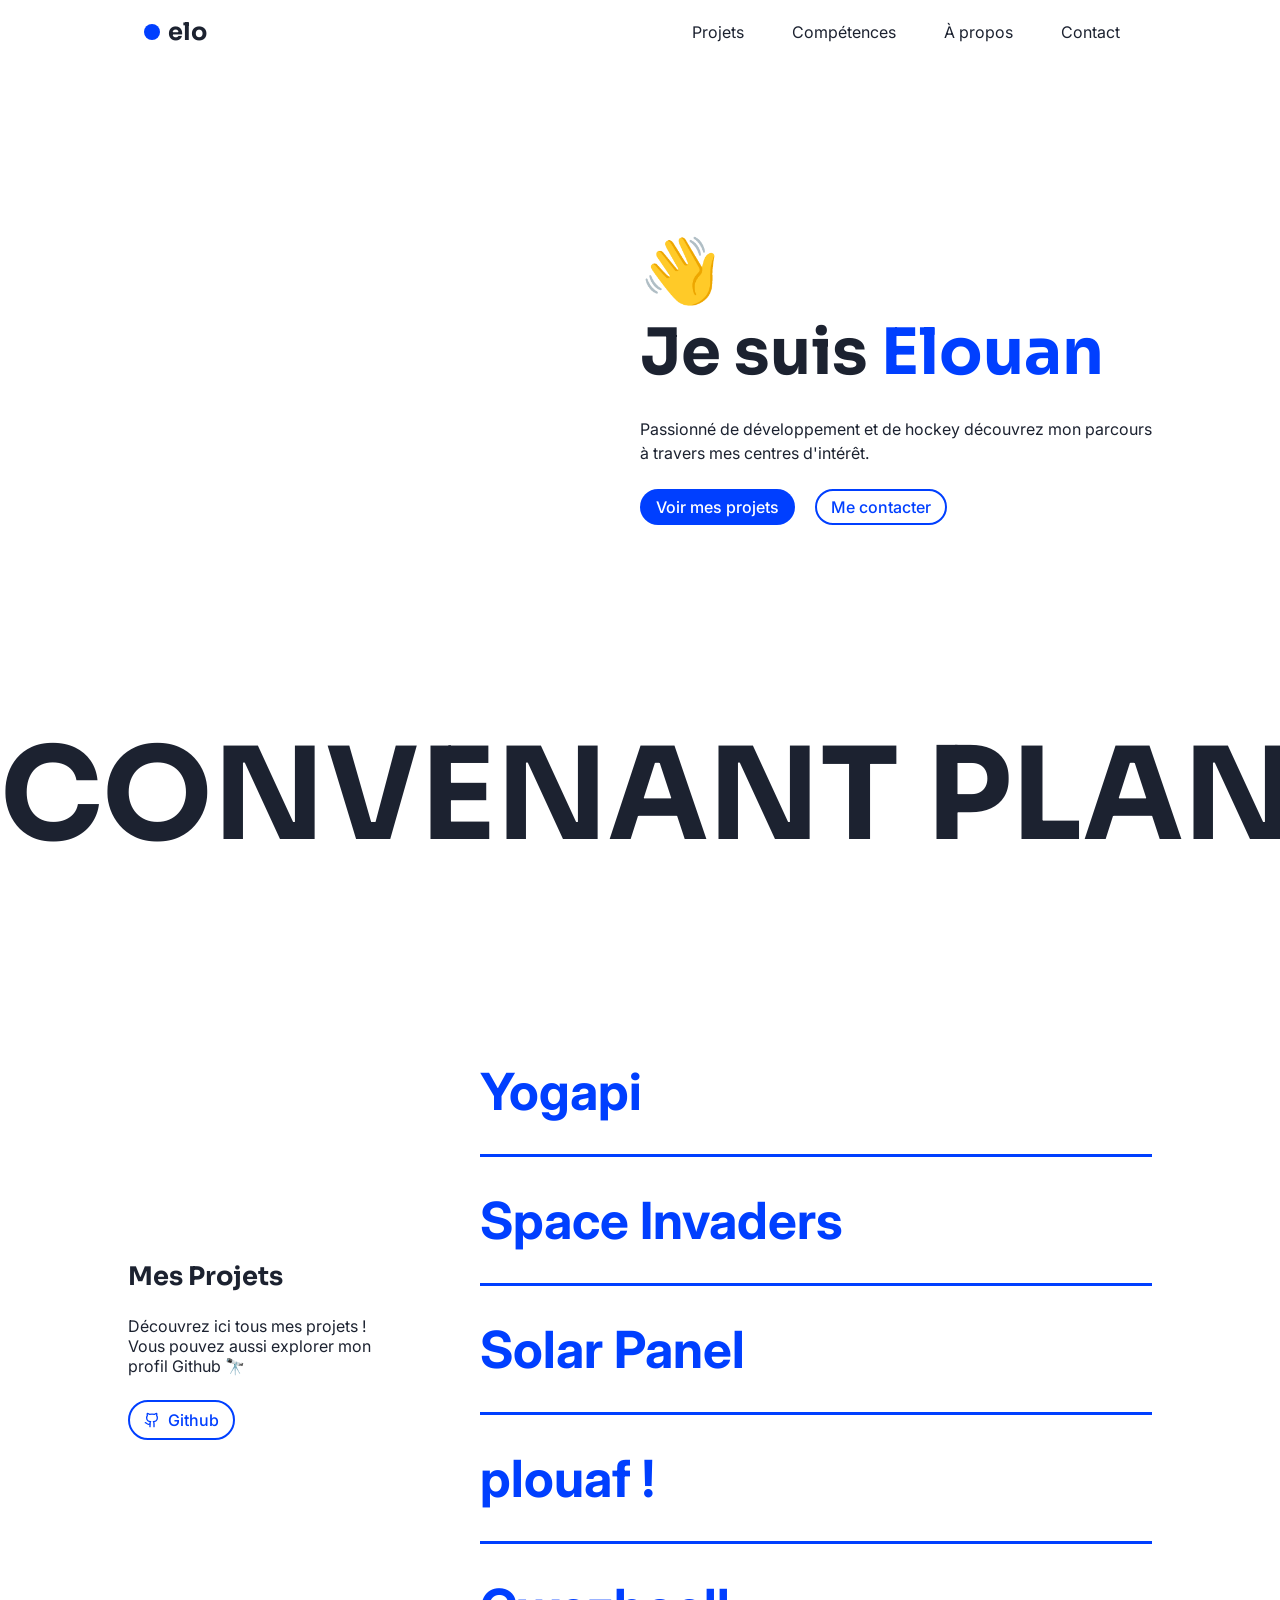
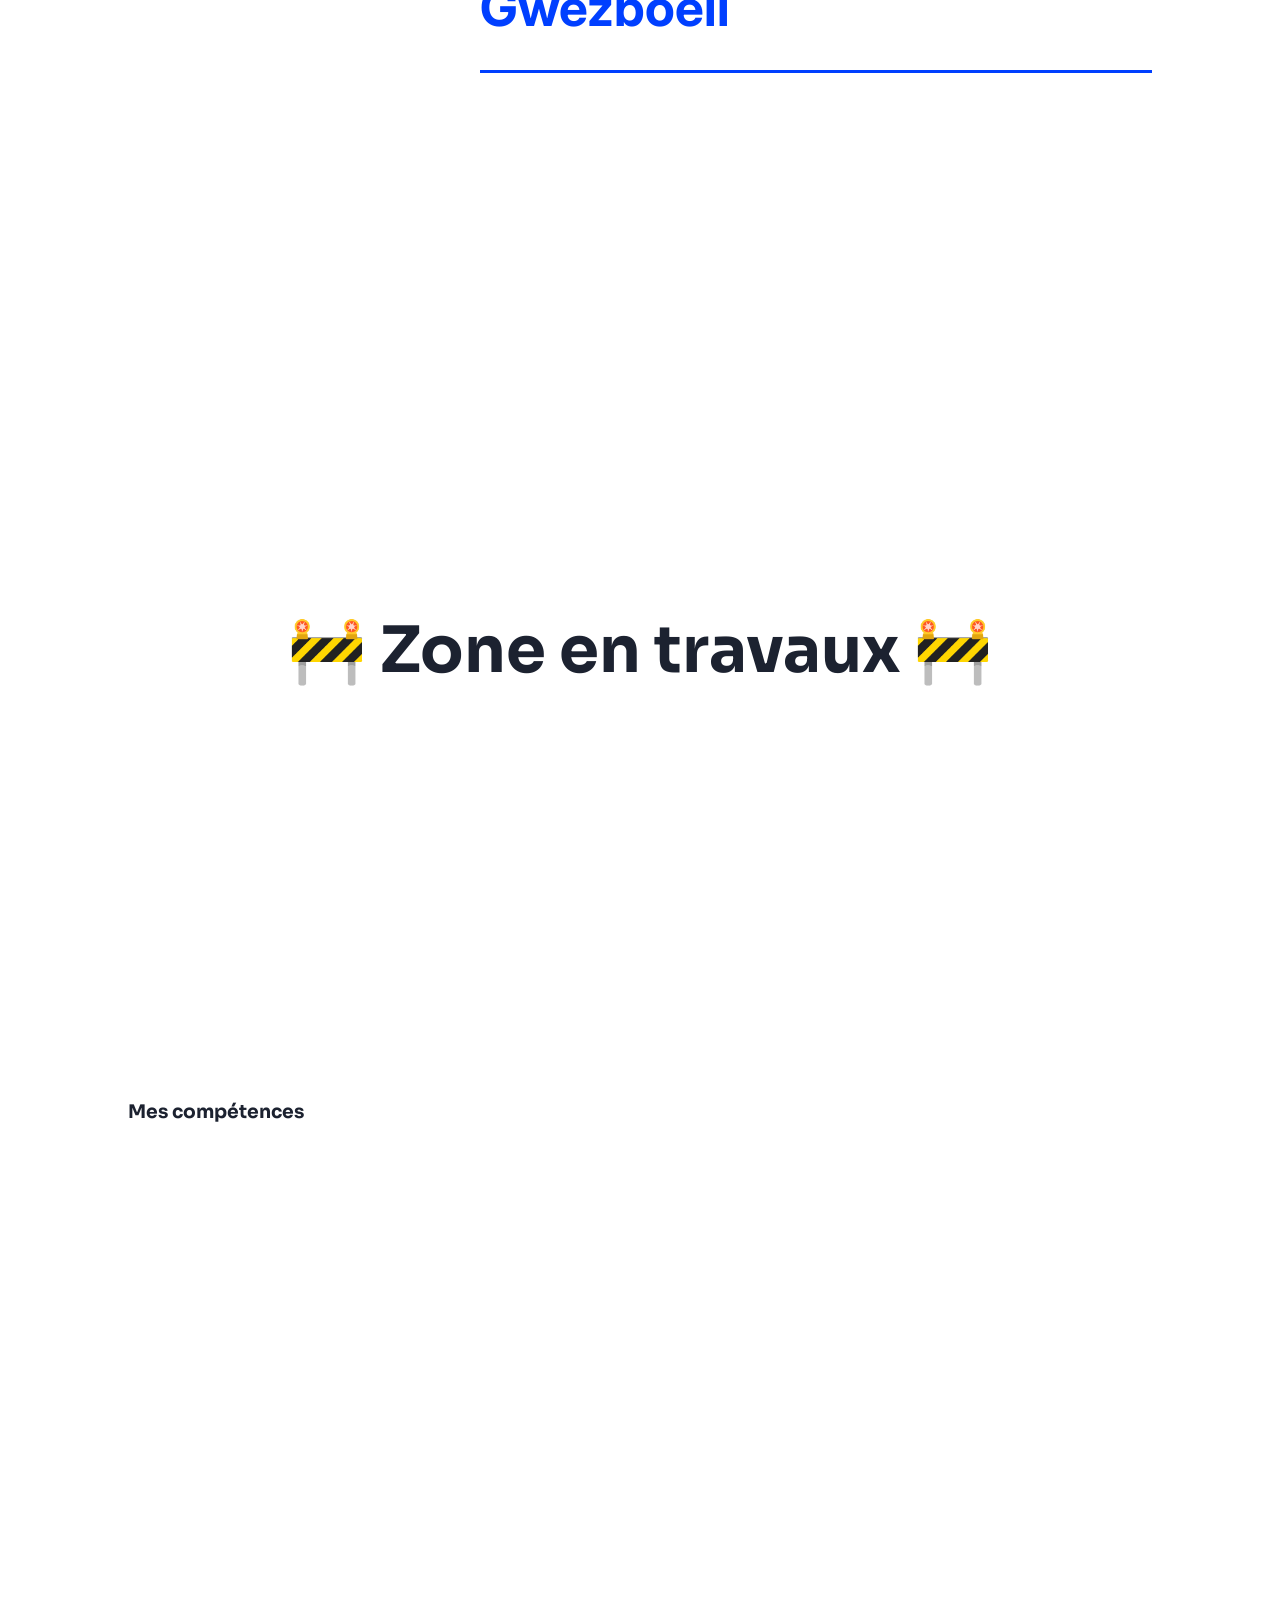
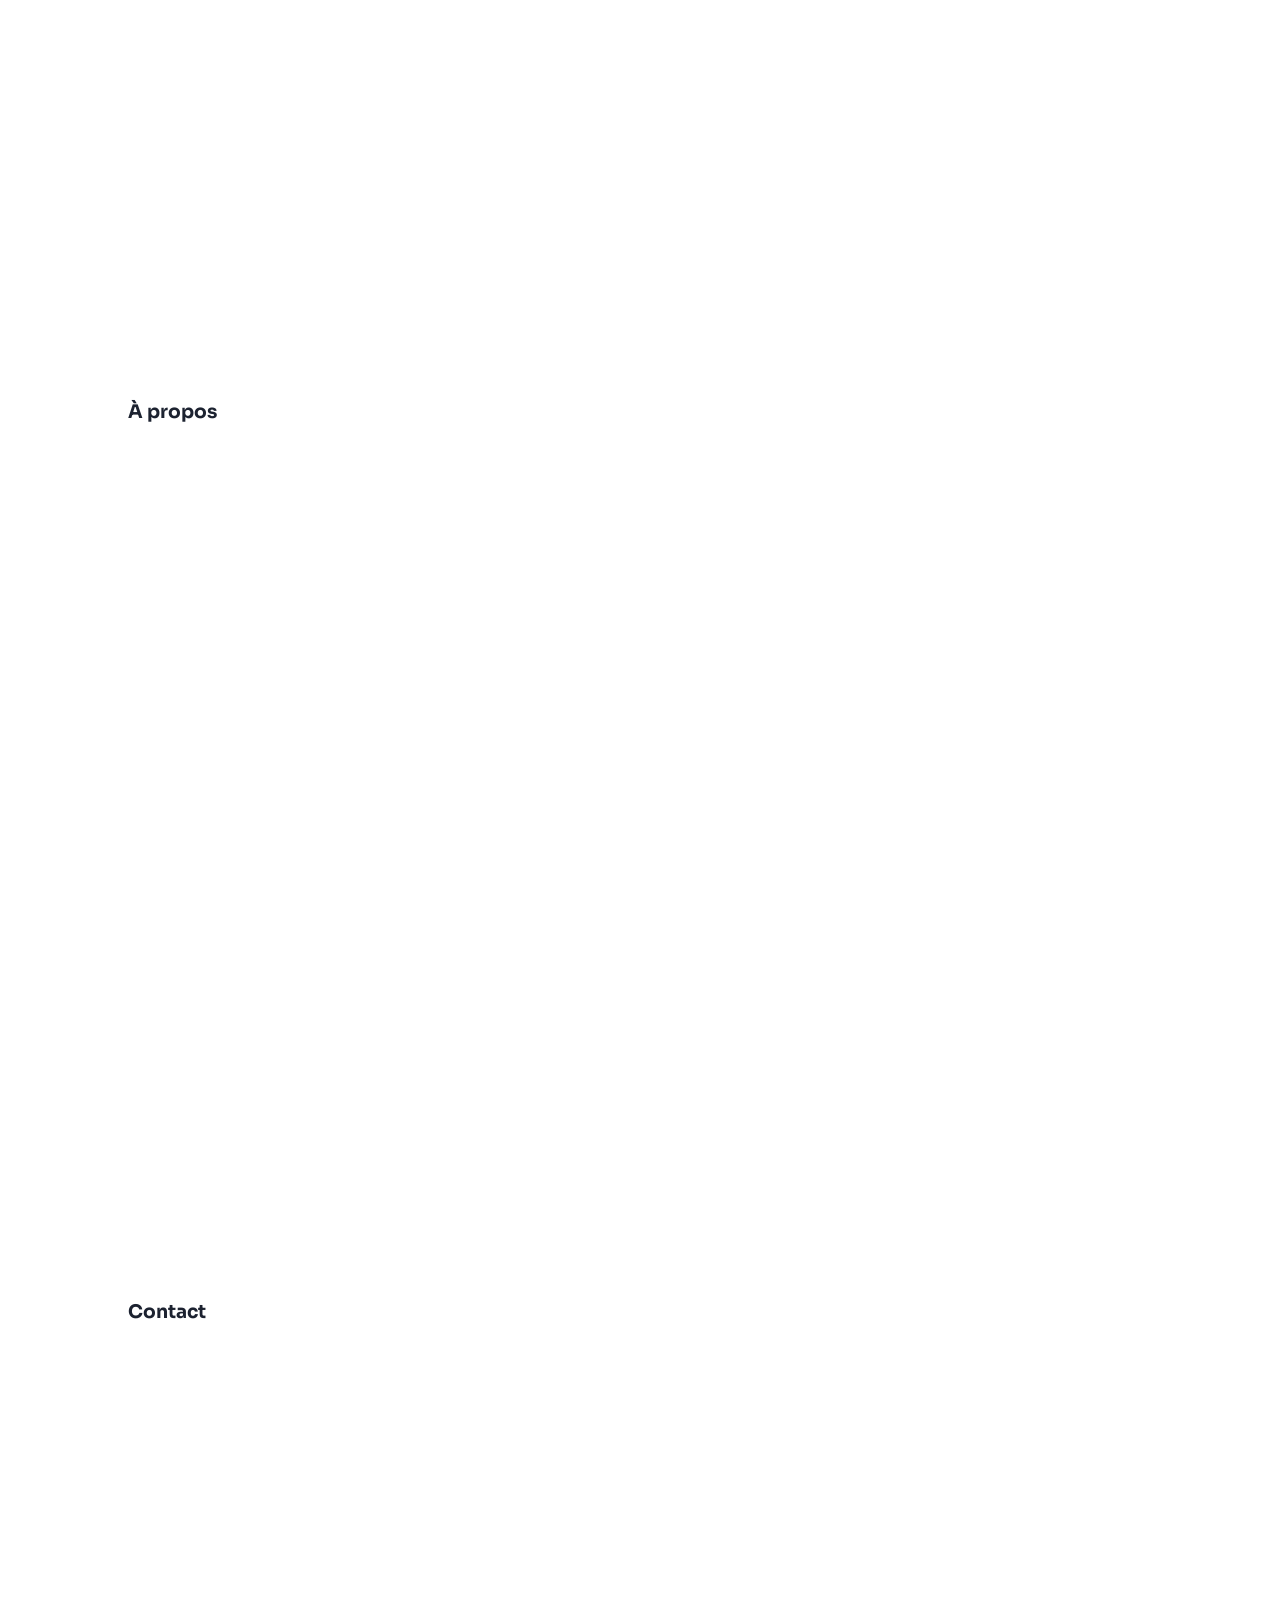
==== index.html @ c07c11e9 "First Commit" ====
<!doctype html>
<html lang="fr">
    <head>
        <meta charset="UTF-8" />
        <meta name="viewport" content="width=device-width, initial-scale=1.0" />
        <link rel="shortcut icon" href="./images/favicon.ico" type="image/x-icon" />
        <link rel="apple-touch-icon" href="./images/apple-touch-icon.png" />
        <title>Convenant Planchet Elouan - Portfolio</title>

        <!-- Link CSS -->
        <link rel="stylesheet" href="./css/index.css" />
    </head>
    <body>
        <section id="load">
            <h1>Bienvenue sur mon portfolio 👋</h1>
        </section>
        <nav>
            <a class="logo" href="#">
                <svg
                    width="16"
                    height="16"
                    viewBox="0 0 16 16"
                    fill="none"
                    xmlns="http://www.w3.org/2000/svg"
                >
                    <circle cx="8" cy="8" r="8" fill="#003FFF" />
                </svg>
                <h2>elo</h2>
            </a>
            <div class="navbar">
                <ul id="navbar">
                    <li><a href="#projects">Projets</a></li>
                    <li><a href="#skills">Compétences</a></li>
                    <li><a href="#about">À propos</a></li>
                    <li><a href="#contact">Contact</a></li>
                </ul>
                <div class="burger-menu" id="burger-menu">
                    <svg
                        xmlns="http://www.w3.org/2000/svg"
                        width="24"
                        height="24"
                        viewBox="0 0 24 24"
                        fill="none"
                        stroke="currentColor"
                        stroke-width="2"
                        stroke-linecap="round"
                        stroke-linejoin="round"
                        class="lucide lucide-menu-icon lucide-menu"
                    >
                        <path d="M4 5h16" />
                        <path d="M4 12h16" />
                        <path d="M4 19h16" />
                    </svg>
                </div>
            </div>
        </nav>
        <section class="menu" id="menu">
            <div id="exit-menu">
                <svg
                    xmlns="http://www.w3.org/2000/svg"
                    width="24"
                    height="24"
                    viewBox="0 0 24 24"
                    fill="none"
                    stroke="currentColor"
                    stroke-width="2"
                    stroke-linecap="round"
                    stroke-linejoin="round"
                    class="lucide lucide-x-icon lucide-x"
                >
                    <path d="M18 6 6 18" />
                    <path d="m6 6 12 12" />
                </svg>
            </div>
            <ul>
                <li class="menu-button"><a href="#">Accueil</a></li>
                <li class="menu-button"><a href="#projects">Projets</a></li>
                <li class="menu-button"><a href="#skills">Compétences</a></li>
                <li class="menu-button"><a href="#about">À propos</a></li>
                <li class="menu-button"><a href="#contact">Contact</a></li>
            </ul>
        </section>
        <header>
            <div class="presentation">
                <div class="image-presentation-container">
                    <div class="image-presentation">
                        <!--<img
                            src="./images/header_me.JPG"
                            alt="Photo d'Elouan Convenant Planchet durant un match de Roller Hockey"
                        />-->
                    </div>
                </div>
                <div class="text-presentation-container">
                    <div class="text-presentation">
                        <div class="title">
                            <h1>👋<br />Je suis <a href="#about">Elouan</a></h1>
                        </div>
                        <div class="lead">
                            <p>
                                Passionné de développement et de hockey découvrez mon parcours à travers mes
                                centres d'intérêt.
                            </p>
                            <div class="ctas">
                                <a href="#projects"
                                    ><button class="primary-button">Voir mes projets</button></a
                                >
                                <a href="#contact"><button class="secondary-button">Me contacter</button></a>
                            </div>
                        </div>
                    </div>
                </div>
            </div>
            <div class="last-name-box">
                <div class="last-name">
                    <h1 id="last-name-1" class="no-select">CONVENANT PLANCHET —&nbsp;</h1>
                    <h1 id="last-name-2" class="no-select">CONVENANT PLANCHET —&nbsp;</h1>
                </div>
            </div>
        </header>
        <section id="projects">
            <div class="title">
                <h3>Mes Projets</h3>
                <p>Découvrez ici tous mes projets ! Vous pouvez aussi explorer mon profil Github 🔭</p>
                <div class="ctas">
                    <a href="https://github.com/elo-world" target="_blank"
                        ><button class="secondary-button">
                            <svg
                                xmlns="http://www.w3.org/2000/svg"
                                width="24"
                                height="24"
                                viewBox="0 0 24 24"
                                fill="none"
                                stroke="currentColor"
                                stroke-width="2"
                                stroke-linecap="round"
                                stroke-linejoin="round"
                                class="lucide lucide-github-icon lucide-github"
                            >
                                <path
                                    d="M15 22v-4a4.8 4.8 0 0 0-1-3.5c3 0 6-2 6-5.5.08-1.25-.27-2.48-1-3.5.28-1.15.28-2.35 0-3.5 0 0-1 0-3 1.5-2.64-.5-5.36-.5-8 0C6 2 5 2 5 2c-.3 1.15-.3 2.35 0 3.5A5.403 5.403 0 0 0 4 9c0 3.5 3 5.5 6 5.5-.39.49-.68 1.05-.85 1.65-.17.6-.22 1.23-.15 1.85v4"
                                />
                                <path d="M9 18c-4.51 2-5-2-7-2" />
                            </svg>
                            Github
                        </button></a
                    >
                </div>
            </div>
            <div class="projects">
                <ul id="projects-link">
                    <div class="images-container" id="projects-preview">
                        <div class="images">
                            <img
                                class="project-image"
                                src="./images/projects/yogapi_preview.png"
                                alt="Yogapi"
                            />
                            <img
                                class="project-image"
                                src="./images/projects/space-invaders_preview.png"
                                alt="Space Invaders"
                            />
                            <img
                                class="project-image"
                                src="./images/projects/solar-panel_preview.png"
                                alt="Solar Panel"
                            />
                            <img
                                class="project-image"
                                src="./images/projects/plouaf!_preview.png"
                                alt="plouaf !"
                            />
                            <img
                                class="project-image"
                                src="./images/projects/gwezboell.png"
                                alt="Gwezboell"
                            />
                        </div>
                    </div>
                    <li class="project-element" id="yogapi"><a href="./pages/yogapi.html">Yogapi</a></li>
                    <li class="project-element" id="space-invaders">
                        <a href="./pages/space-invaders.html">Space Invaders</a>
                    </li>
                    <li class="project-element" id="solar-panel">
                        <a href="./pages/solar-panel.html">Solar Panel</a>
                    </li>
                    <li class="project-element" id="plouaf!"><a href="./pages/plouaf!.html">plouaf !</a></li>
                    <li class="project-element" id="gwezboell">
                        <a href="./pages/gwezboell.html">Gwezboell</a>
                    </li>
                </ul>
            </div>
        </section>
        <section id="zone-travaux">
            <h3>🚧 Zone en travaux 🚧</h3>
        </section>
        <section id="skills">
            <h3>Mes compétences</h3>
        </section>
        <section id="about">
            <h3>À propos</h3>
        </section>
        <section id="contact">
            <h3>Contact</h3>
        </section>

        <script src="./js/index.js"></script>
        <script src="./js/burger-menu.js"></script>
        <script src="./js/scroll.js"></script>
        <script src="./js/mouse.js"></script>
    </body>
</html>
---- css/index.css ----
@import url("font.css");
@import url("styles.css");
@import url("./components/load.css");
@import url("./components/nav.css");
@import url("./components/header.css");
@import url("./components/menu.css");
@import url("./components/section.css");
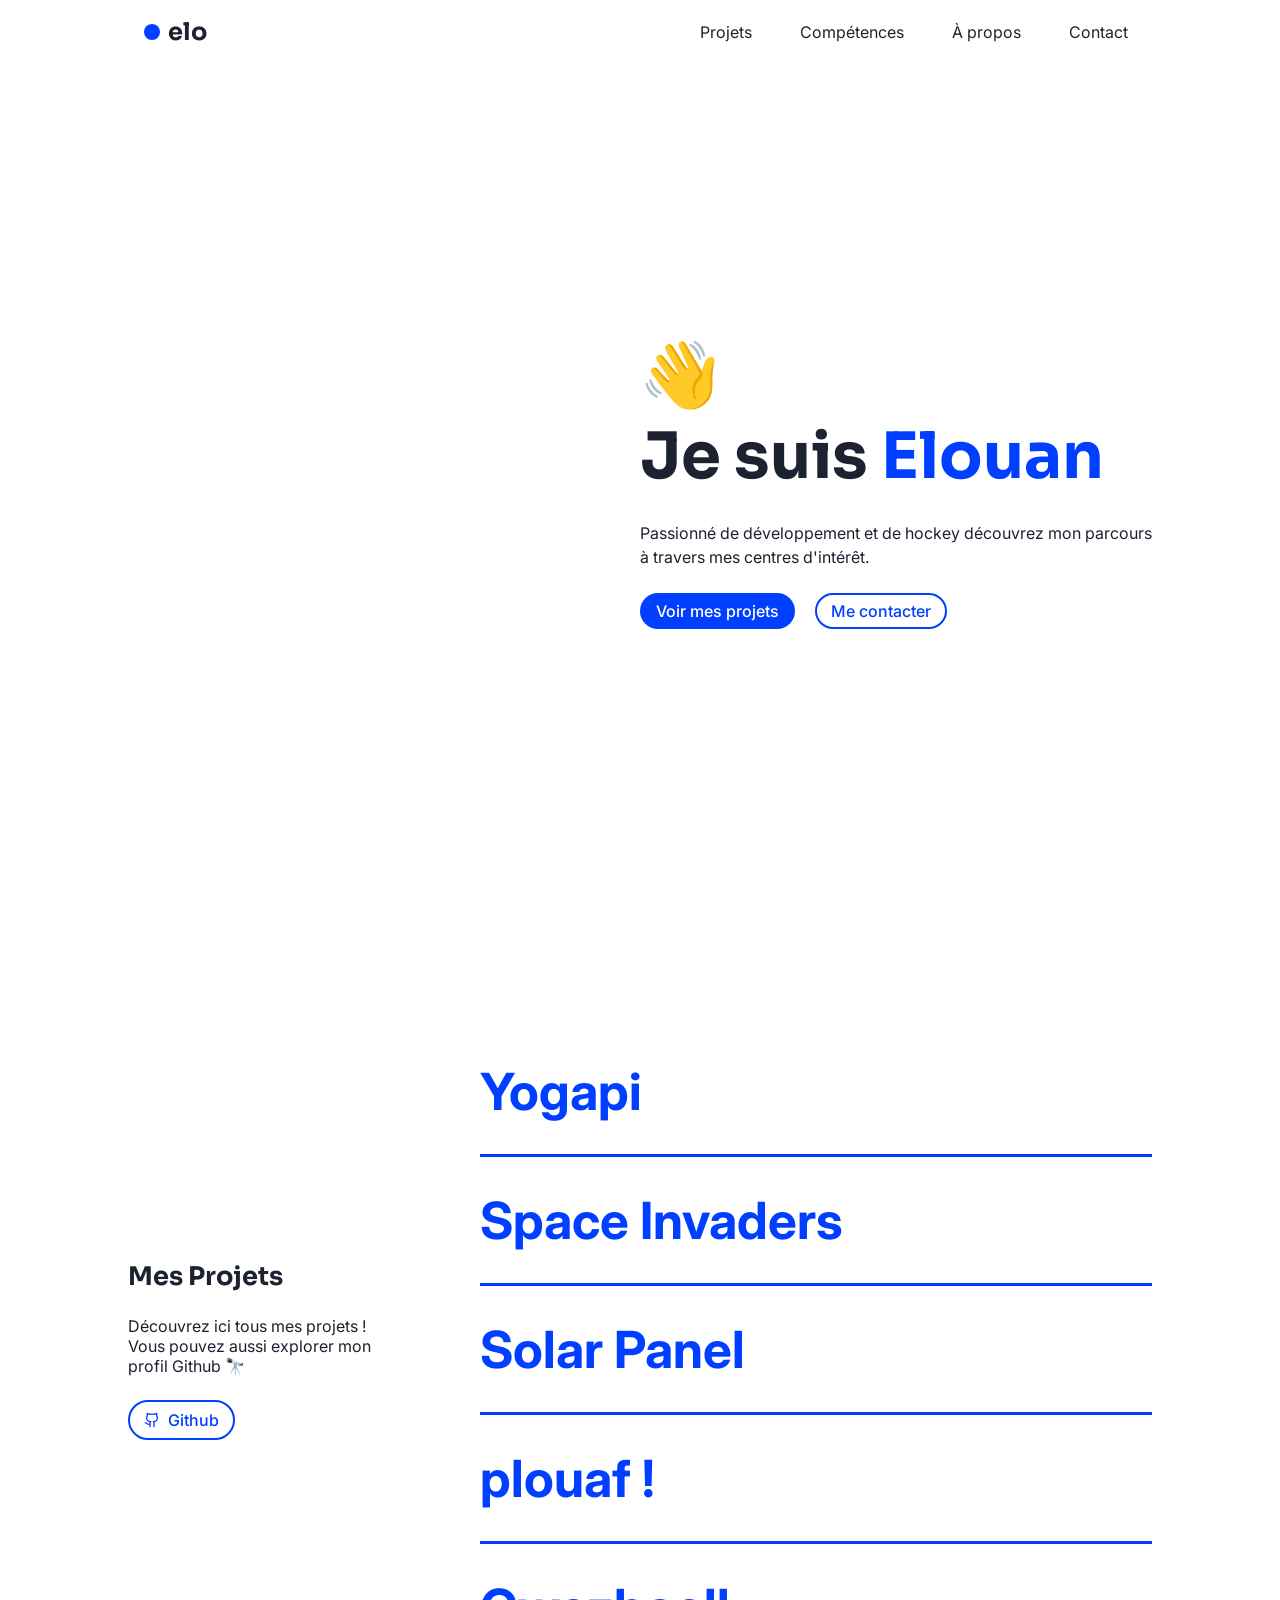
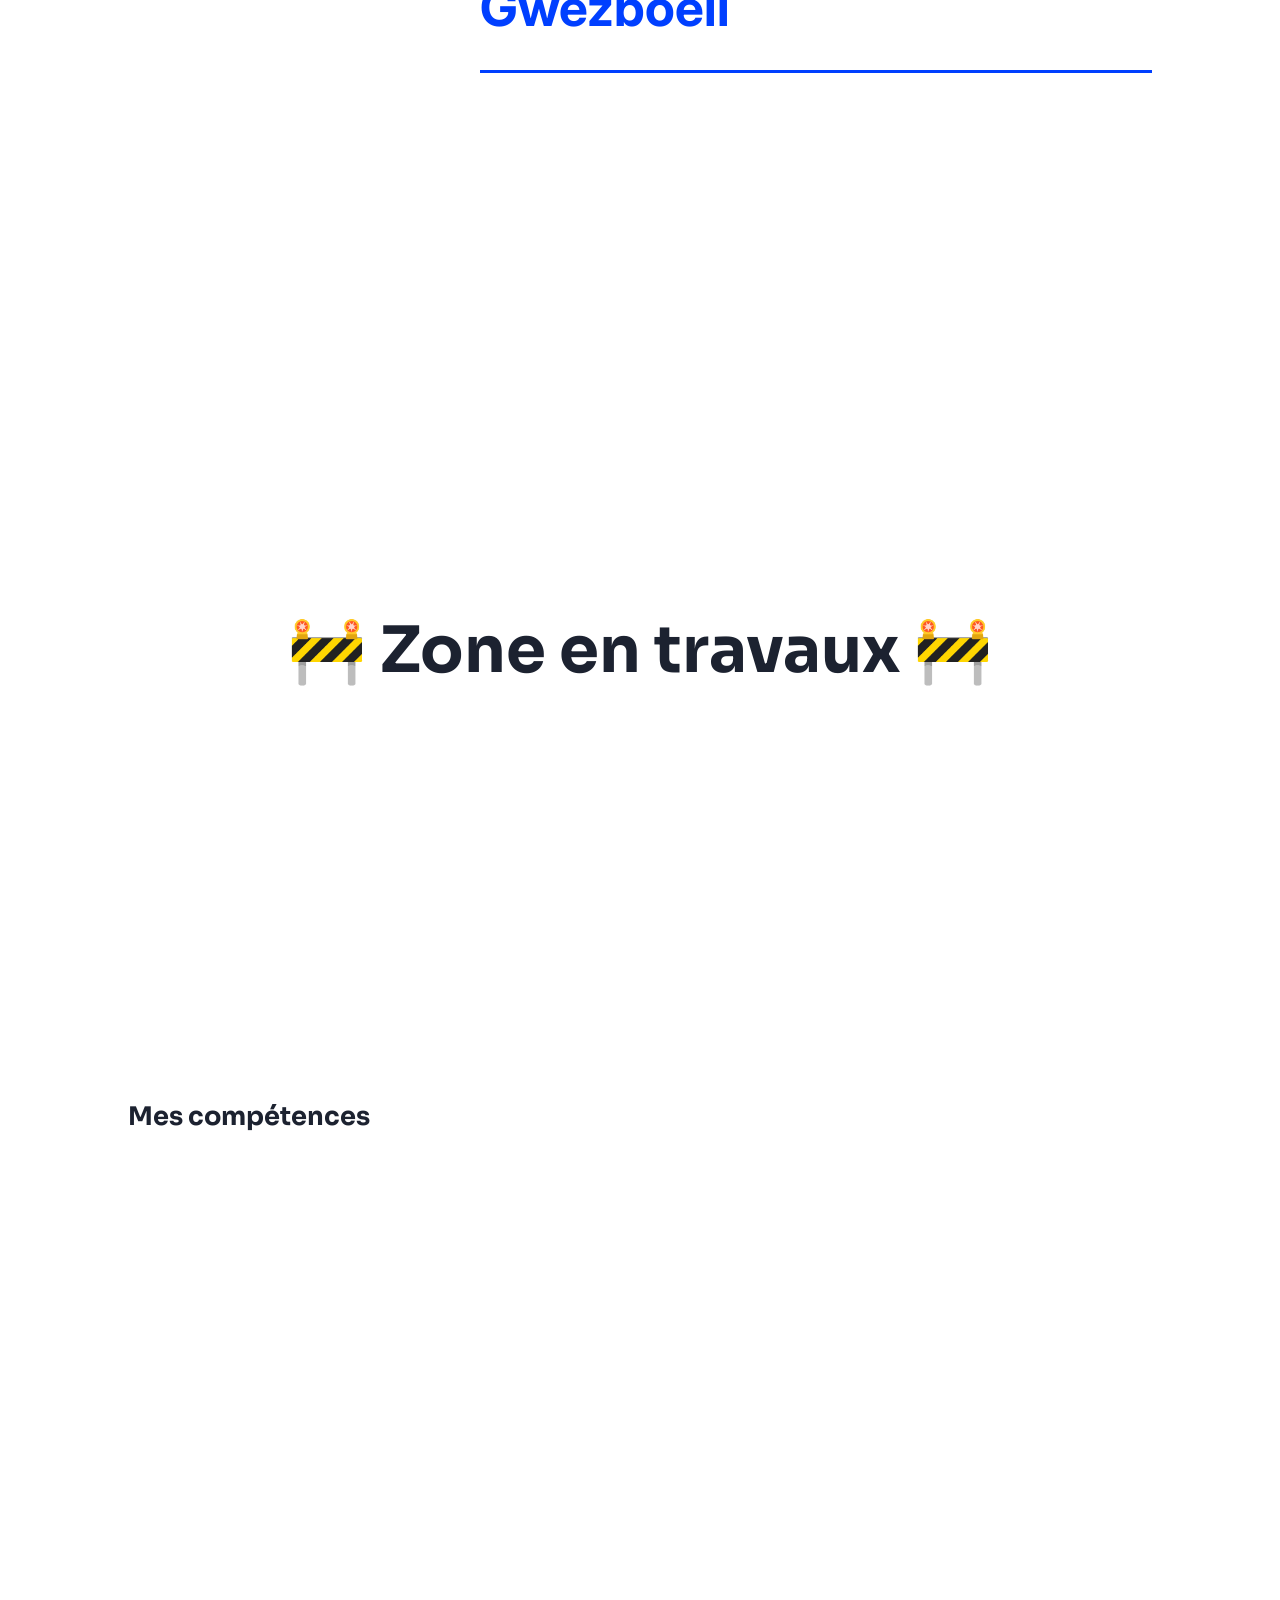
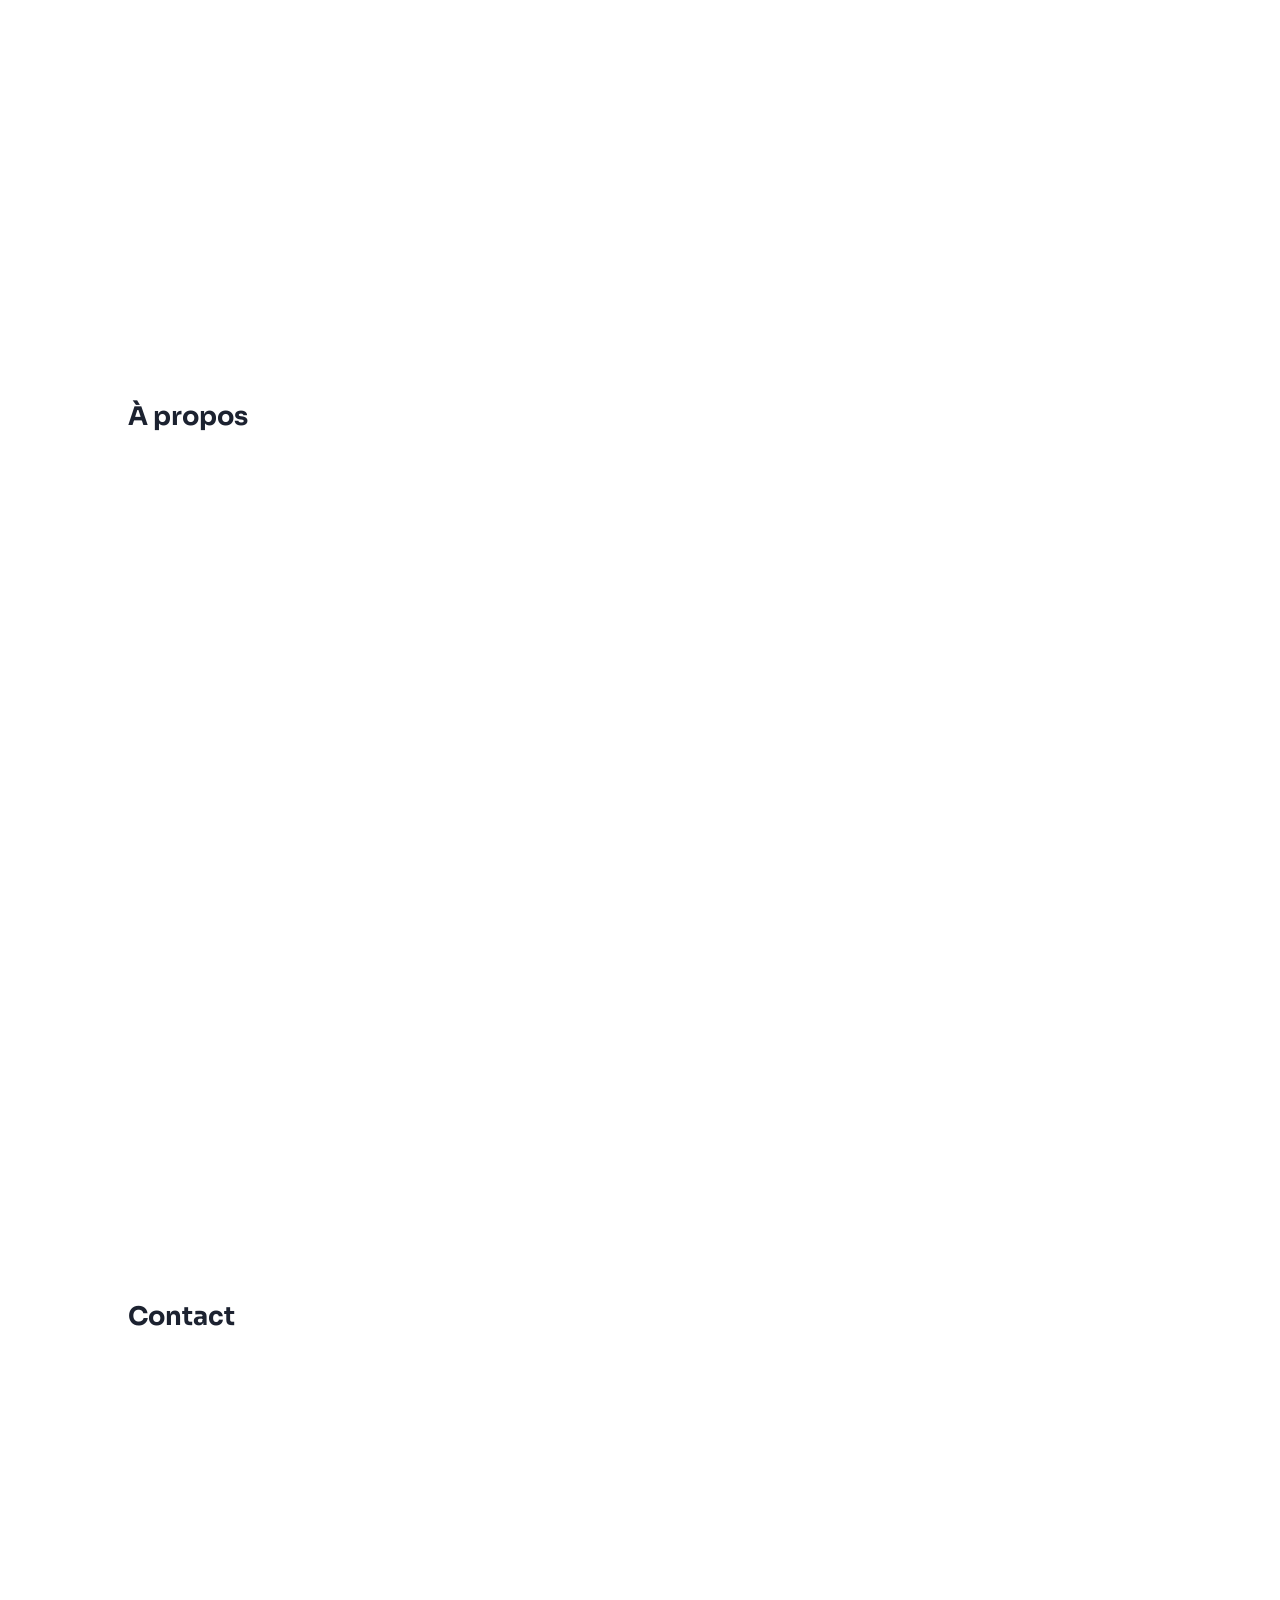
==== commit f9aae5d1: "Remove unnecessary" ====
--- a/index.html
+++ b/index.html
@@ -4,16 +4,12 @@
         <meta charset="UTF-8" />
         <meta name="viewport" content="width=device-width, initial-scale=1.0" />
         <link rel="shortcut icon" href="./images/favicon.ico" type="image/x-icon" />
-        <link rel="apple-touch-icon" href="./images/apple-touch-icon.png" />
         <title>Convenant Planchet Elouan - Portfolio</title>
 
         <!-- Link CSS -->
         <link rel="stylesheet" href="./css/index.css" />
     </head>
     <body>
-        <section id="load">
-            <h1>Bienvenue sur mon portfolio 👋</h1>
-        </section>
         <nav>
             <a class="logo" href="#">
                 <svg
@@ -34,66 +30,18 @@
                     <li><a href="#about">À propos</a></li>
                     <li><a href="#contact">Contact</a></li>
                 </ul>
-                <div class="burger-menu" id="burger-menu">
-                    <svg
-                        xmlns="http://www.w3.org/2000/svg"
-                        width="24"
-                        height="24"
-                        viewBox="0 0 24 24"
-                        fill="none"
-                        stroke="currentColor"
-                        stroke-width="2"
-                        stroke-linecap="round"
-                        stroke-linejoin="round"
-                        class="lucide lucide-menu-icon lucide-menu"
-                    >
-                        <path d="M4 5h16" />
-                        <path d="M4 12h16" />
-                        <path d="M4 19h16" />
-                    </svg>
-                </div>
             </div>
         </nav>
-        <section class="menu" id="menu">
-            <div id="exit-menu">
-                <svg
-                    xmlns="http://www.w3.org/2000/svg"
-                    width="24"
-                    height="24"
-                    viewBox="0 0 24 24"
-                    fill="none"
-                    stroke="currentColor"
-                    stroke-width="2"
-                    stroke-linecap="round"
-                    stroke-linejoin="round"
-                    class="lucide lucide-x-icon lucide-x"
-                >
-                    <path d="M18 6 6 18" />
-                    <path d="m6 6 12 12" />
-                </svg>
-            </div>
-            <ul>
-                <li class="menu-button"><a href="#">Accueil</a></li>
-                <li class="menu-button"><a href="#projects">Projets</a></li>
-                <li class="menu-button"><a href="#skills">Compétences</a></li>
-                <li class="menu-button"><a href="#about">À propos</a></li>
-                <li class="menu-button"><a href="#contact">Contact</a></li>
-            </ul>
-        </section>
         <header>
             <div class="presentation">
                 <div class="image-presentation-container">
-                    <div class="image-presentation">
-                        <!--<img
-                            src="./images/header_me.JPG"
-                            alt="Photo d'Elouan Convenant Planchet durant un match de Roller Hockey"
-                        />-->
-                    </div>
+                    <div class="image-presentation"></div>
                 </div>
                 <div class="text-presentation-container">
                     <div class="text-presentation">
                         <div class="title">
-                            <h1>👋<br />Je suis <a href="#about">Elouan</a></h1>
+                            <h1 id="hey">👋</h1>
+                            <h1>Je suis <a href="#about">Elouan</a></h1>
                         </div>
                         <div class="lead">
                             <p>
@@ -108,12 +56,6 @@
                             </div>
                         </div>
                     </div>
-                </div>
-            </div>
-            <div class="last-name-box">
-                <div class="last-name">
-                    <h1 id="last-name-1" class="no-select">CONVENANT PLANCHET —&nbsp;</h1>
-                    <h1 id="last-name-2" class="no-select">CONVENANT PLANCHET —&nbsp;</h1>
                 </div>
             </div>
         </header>
@@ -195,18 +137,21 @@
             <h3>🚧 Zone en travaux 🚧</h3>
         </section>
         <section id="skills">
-            <h3>Mes compétences</h3>
+            <div class="title">
+                <h3>Mes compétences</h3>
+            </div>
         </section>
         <section id="about">
-            <h3>À propos</h3>
+            <div class="title">
+                <h3>À propos</h3>
+            </div>
         </section>
         <section id="contact">
-            <h3>Contact</h3>
+            <div class="title">
+                <h3>Contact</h3>
+            </div>
         </section>
 
         <script src="./js/index.js"></script>
-        <script src="./js/burger-menu.js"></script>
-        <script src="./js/scroll.js"></script>
-        <script src="./js/mouse.js"></script>
     </body>
 </html>
--- a/css/index.css
+++ b/css/index.css
@@ -1,6 +1,5 @@
 @import url("font.css");
 @import url("styles.css");
-@import url("./components/load.css");
 @import url("./components/nav.css");
 @import url("./components/header.css");
 @import url("./components/menu.css");
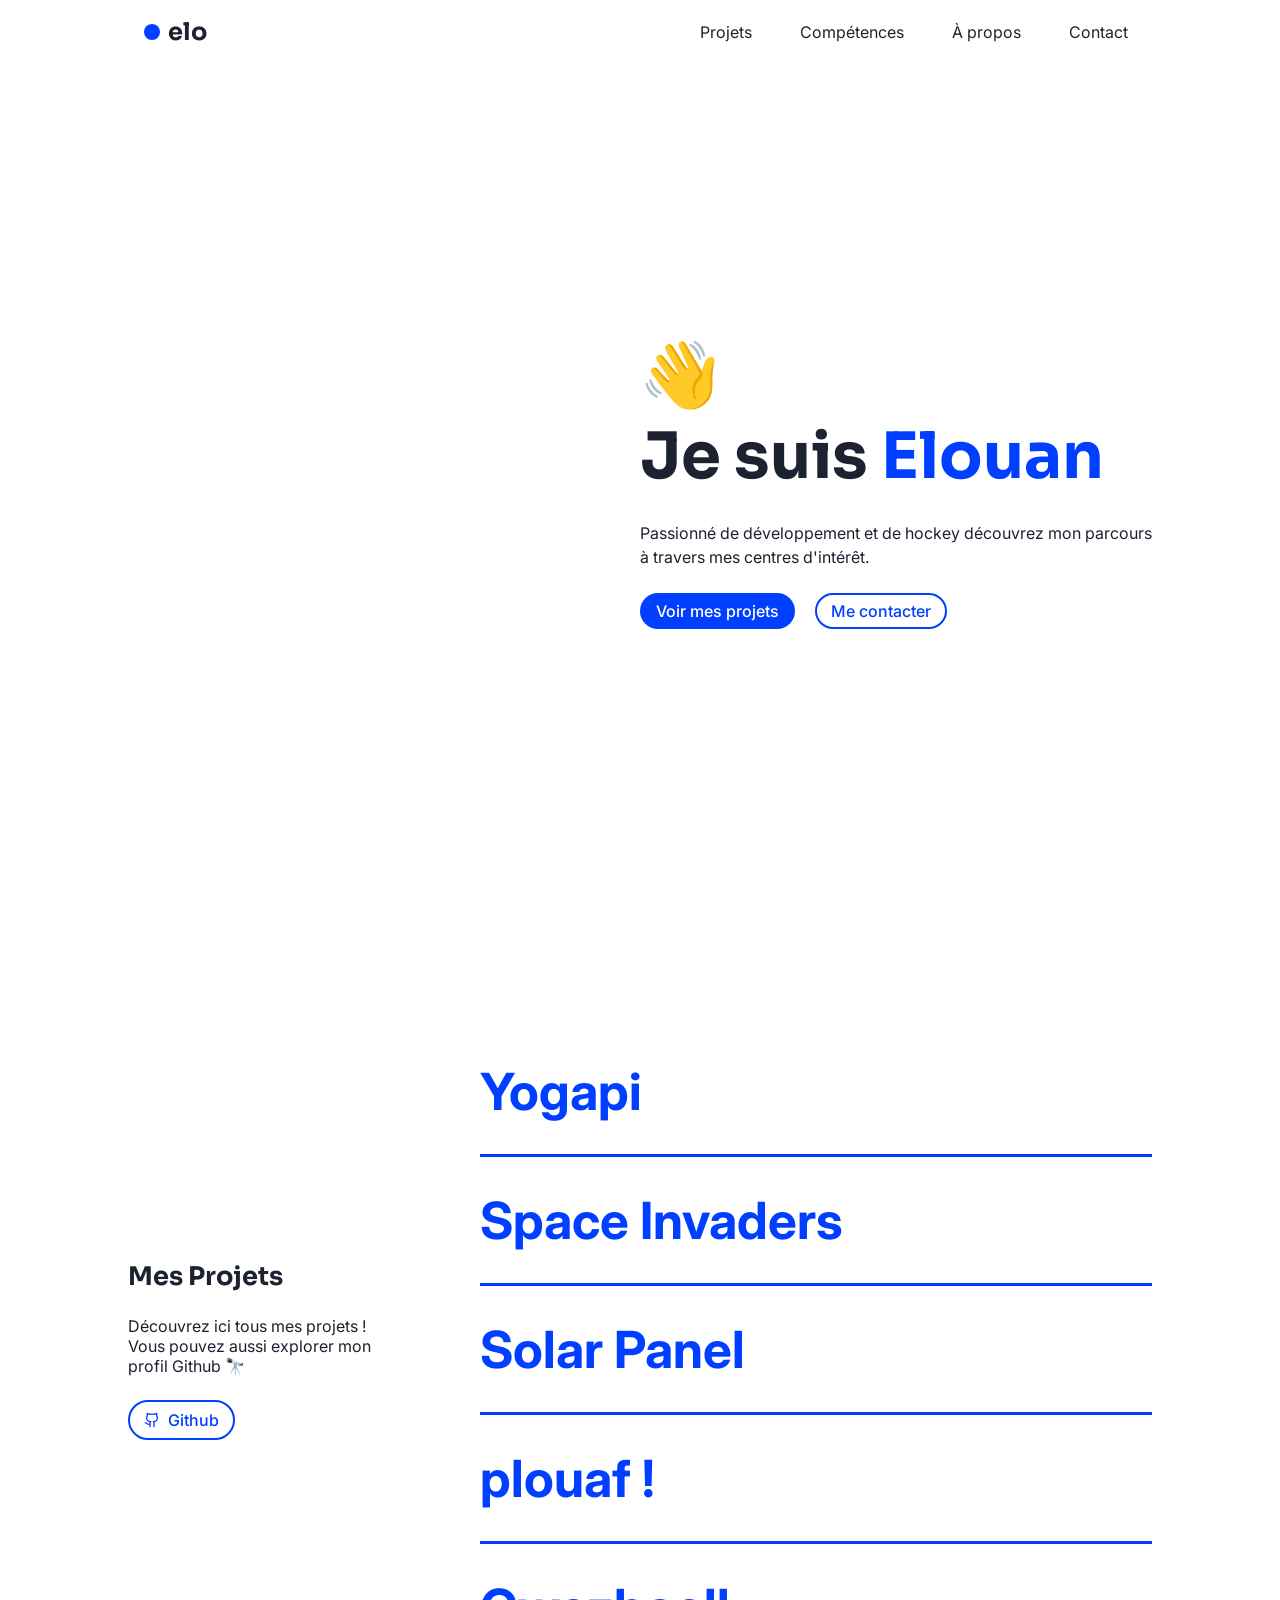
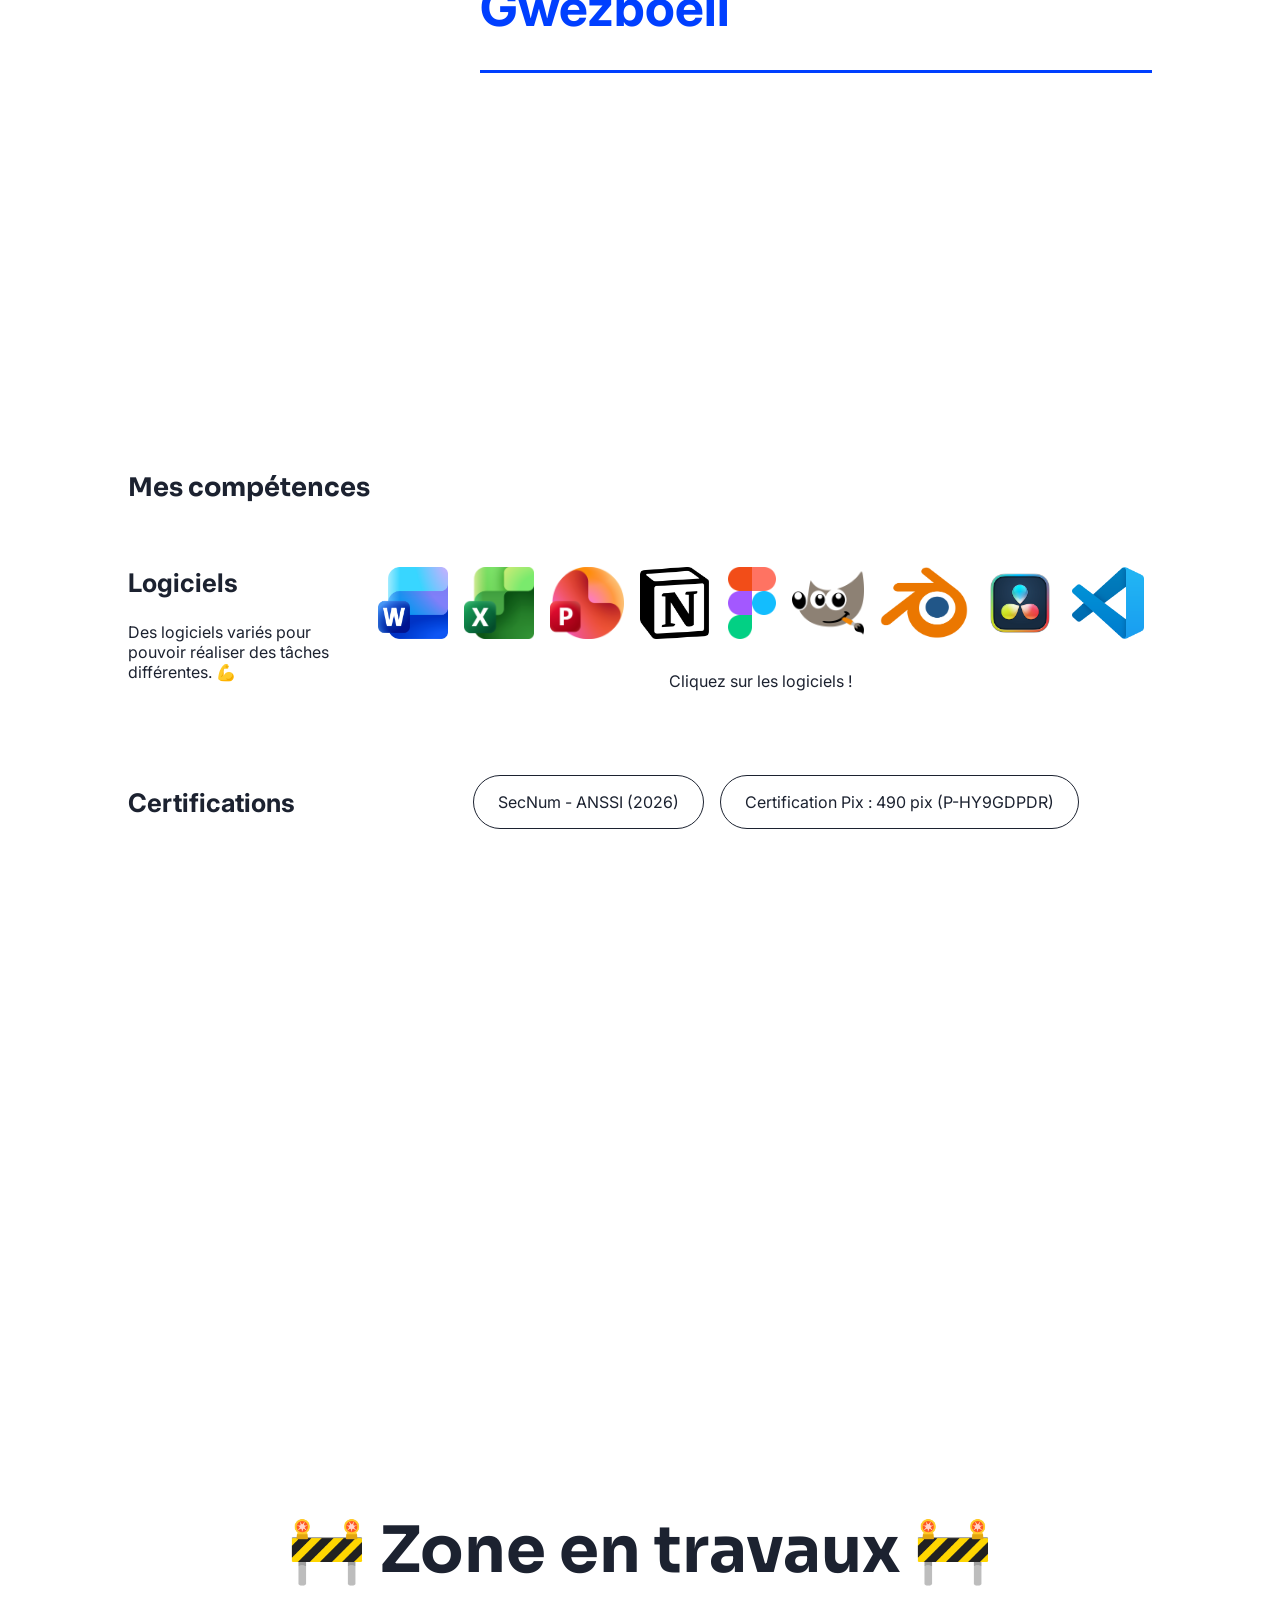
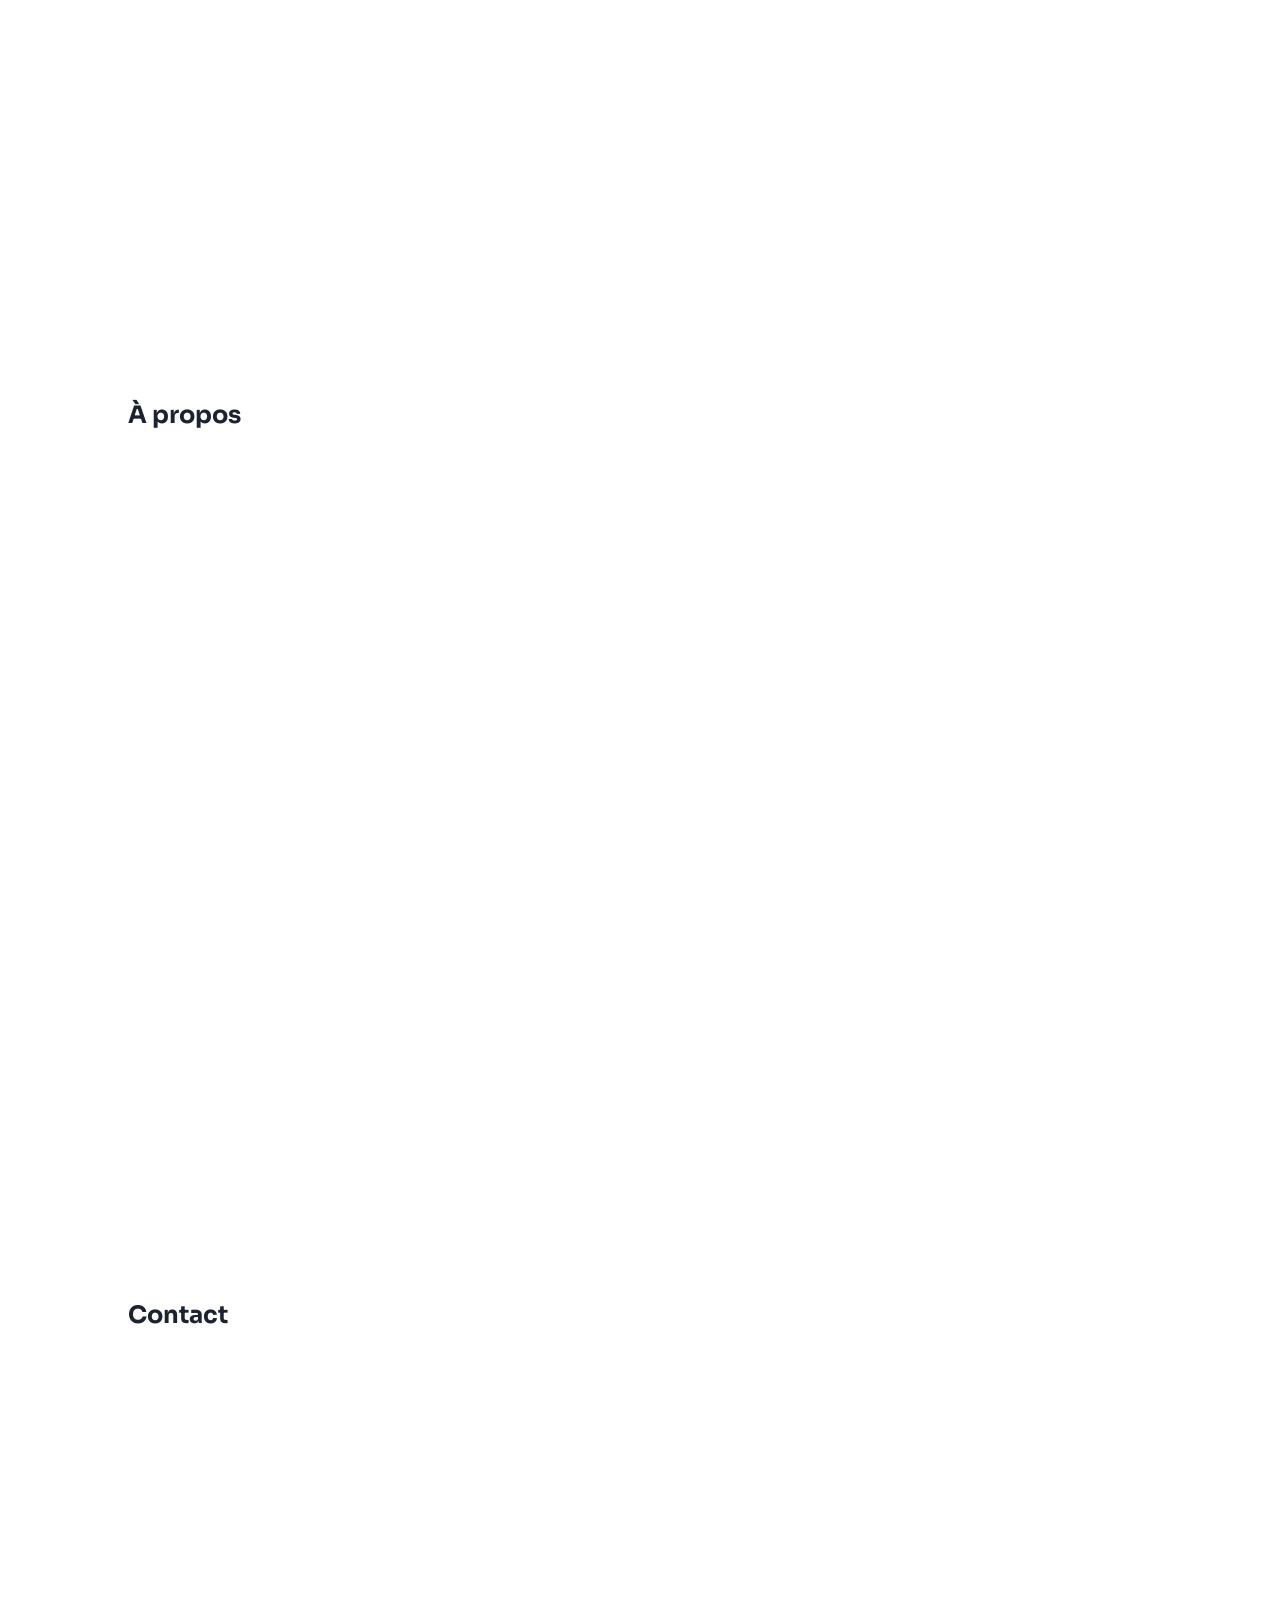
==== commit a635ae39: "Skills section & Minor Fix" ====
--- a/index.html
+++ b/index.html
@@ -61,7 +61,7 @@
         </header>
         <section id="projects">
             <div class="title">
-                <h3>Mes Projets</h3>
+                <h2>Mes Projets</h2>
                 <p>Découvrez ici tous mes projets ! Vous pouvez aussi explorer mon profil Github 🔭</p>
                 <div class="ctas">
                     <a href="https://github.com/elo-world" target="_blank"
@@ -90,68 +90,190 @@
             </div>
             <div class="projects">
                 <ul id="projects-link">
-                    <div class="images-container" id="projects-preview">
+                    <li class="project-element" id="yogapi">
+                        <a href="./pages/yogapi.html">
+                            Yogapi
+                            <svg
+                                xmlns="http://www.w3.org/2000/svg"
+                                width="24"
+                                height="24"
+                                viewBox="0 0 24 24"
+                                fill="none"
+                                stroke="currentColor"
+                                stroke-width="2"
+                                stroke-linecap="round"
+                                stroke-linejoin="round"
+                                class="lucide lucide-move-right-icon lucide-move-right"
+                            >
+                                <path d="M18 8L22 12L18 16" />
+                                <path d="M2 12H22" />
+                            </svg>
+                        </a>
+                    </li>
+                    <li class="project-element" id="space-invaders">
+                        <a href="./pages/space-invaders.html">
+                            Space Invaders
+                            <svg
+                                xmlns="http://www.w3.org/2000/svg"
+                                width="24"
+                                height="24"
+                                viewBox="0 0 24 24"
+                                fill="none"
+                                stroke="currentColor"
+                                stroke-width="2"
+                                stroke-linecap="round"
+                                stroke-linejoin="round"
+                                class="lucide lucide-move-right-icon lucide-move-right"
+                            >
+                                <path d="M18 8L22 12L18 16" />
+                                <path d="M2 12H22" />
+                            </svg>
+                        </a>
+                    </li>
+                    <li class="project-element" id="solar-panel">
+                        <a href="./pages/solar-panel.html"
+                            >Solar Panel<svg
+                                xmlns="http://www.w3.org/2000/svg"
+                                width="24"
+                                height="24"
+                                viewBox="0 0 24 24"
+                                fill="none"
+                                stroke="currentColor"
+                                stroke-width="2"
+                                stroke-linecap="round"
+                                stroke-linejoin="round"
+                                class="lucide lucide-move-right-icon lucide-move-right"
+                            >
+                                <path d="M18 8L22 12L18 16" />
+                                <path d="M2 12H22" />
+                            </svg>
+                        </a>
+                    </li>
+                    <li class="project-element" id="plouaf!">
+                        <a href="./pages/plouaf!.html"
+                            >plouaf !<svg
+                                xmlns="http://www.w3.org/2000/svg"
+                                width="24"
+                                height="24"
+                                viewBox="0 0 24 24"
+                                fill="none"
+                                stroke="currentColor"
+                                stroke-width="2"
+                                stroke-linecap="round"
+                                stroke-linejoin="round"
+                                class="lucide lucide-move-right-icon lucide-move-right"
+                            >
+                                <path d="M18 8L22 12L18 16" />
+                                <path d="M2 12H22" />
+                            </svg>
+                        </a>
+                    </li>
+                    <li class="project-element" id="gwezboell">
+                        <a href="./pages/gwezboell.html"
+                            >Gwezboell
+                            <svg
+                                xmlns="http://www.w3.org/2000/svg"
+                                viewBox="0 0 24 24"
+                                fill="none"
+                                stroke="currentColor"
+                                stroke-width="2"
+                                stroke-linecap="round"
+                                stroke-linejoin="round"
+                                class="lucide lucide-move-right-icon lucide-move-right"
+                            >
+                                <path d="M18 8L22 12L18 16" />
+                                <path d="M2 12H22" />
+                            </svg>
+                        </a>
+                    </li>
+                </ul>
+            </div>
+        </section>
+        <section id="skills">
+            <div class="title">
+                <h2>Mes compétences</h2>
+            </div>
+            <div class="skills">
+                <div class="softwares">
+                    <div class="head">
+                        <h3>Logiciels</h3>
+                        <p>Des logiciels variés pour pouvoir réaliser des tâches différentes. 💪</p>
+                    </div>
+                    <div class="softwares-images">
                         <div class="images">
                             <img
-                                class="project-image"
-                                src="./images/projects/yogapi_preview.png"
-                                alt="Yogapi"
-                            />
-                            <img
-                                class="project-image"
-                                src="./images/projects/space-invaders_preview.png"
-                                alt="Space Invaders"
-                            />
-                            <img
-                                class="project-image"
-                                src="./images/projects/solar-panel_preview.png"
-                                alt="Solar Panel"
-                            />
-                            <img
-                                class="project-image"
-                                src="./images/projects/plouaf!_preview.png"
-                                alt="plouaf !"
-                            />
-                            <img
-                                class="project-image"
-                                src="./images/projects/gwezboell.png"
-                                alt="Gwezboell"
+                                class="softwares-image"
+                                src="./images/logiciels/word.png"
+                                alt="Microsoft Word est un logiciel de traitement de texte."
+                            />
+                            <img
+                                class="softwares-image"
+                                src="./images/logiciels/excel.png"
+                                alt="Microsoft Excel est un logiciel tableur."
+                            />
+                            <img
+                                class="softwares-image"
+                                src="./images/logiciels/powerpoint.png"
+                                alt="Microsoft PowerPoint est un logiciel de présentation."
+                            />
+                            <img
+                                class="softwares-image"
+                                src="./images/logiciels/notion.png"
+                                alt="Notion est une application de prise de notes, de gestion de projet et de collaboration."
+                            />
+                            <img
+                                class="softwares-image"
+                                src="./images/logiciels/figma.png"
+                                alt="Figma est un éditeur de graphiques vectoriels et un outil de prototypage."
+                            />
+                            <img
+                                class="softwares-image"
+                                src="./images/logiciels/gimp.png"
+                                alt="GIMP est un logiciel de manipulation et de retouche d'images."
+                            />
+                            <img
+                                class="softwares-image"
+                                src="./images/logiciels/blender.png"
+                                alt="Blender est un logiciel libre de modélisation, d'animation par ordinateur et de rendu en 3D."
+                            />
+                            <img
+                                class="softwares-image"
+                                src="./images/logiciels/davinci_resolve.png"
+                                alt="DaVinci Resolve est un logiciel de montage vidéo non linéaire, de mixage audio, de composition et d'étalonnage."
+                            />
+                            <img
+                                class="softwares-image"
+                                src="./images/logiciels/vs_code.png"
+                                alt="Visual Studio Code est un éditeur de code extensible."
                             />
                         </div>
+                        <p id="softwares-text">Cliquez sur les logiciels !</p>
                     </div>
-                    <li class="project-element" id="yogapi"><a href="./pages/yogapi.html">Yogapi</a></li>
-                    <li class="project-element" id="space-invaders">
-                        <a href="./pages/space-invaders.html">Space Invaders</a>
-                    </li>
-                    <li class="project-element" id="solar-panel">
-                        <a href="./pages/solar-panel.html">Solar Panel</a>
-                    </li>
-                    <li class="project-element" id="plouaf!"><a href="./pages/plouaf!.html">plouaf !</a></li>
-                    <li class="project-element" id="gwezboell">
-                        <a href="./pages/gwezboell.html">Gwezboell</a>
-                    </li>
-                </ul>
+                </div>
+                <div class="certifications">
+                    <h3>Certifications</h3>
+                    <ul>
+                        <li class="card">SecNum - ANSSI (2026)</li>
+                        <li class="card">Certification Pix : 490 pix (P-HY9GDPDR)</li>
+                    </ul>
+                </div>
             </div>
         </section>
         <section id="zone-travaux">
-            <h3>🚧 Zone en travaux 🚧</h3>
-        </section>
-        <section id="skills">
-            <div class="title">
-                <h3>Mes compétences</h3>
-            </div>
+            <h2>🚧 Zone en travaux 🚧</h2>
         </section>
         <section id="about">
             <div class="title">
-                <h3>À propos</h3>
+                <h2>À propos</h2>
             </div>
         </section>
         <section id="contact">
             <div class="title">
-                <h3>Contact</h3>
+                <h2>Contact</h2>
             </div>
         </section>
 
         <script src="./js/index.js"></script>
+        <script src="./js/skills.js"></script>
     </body>
 </html>
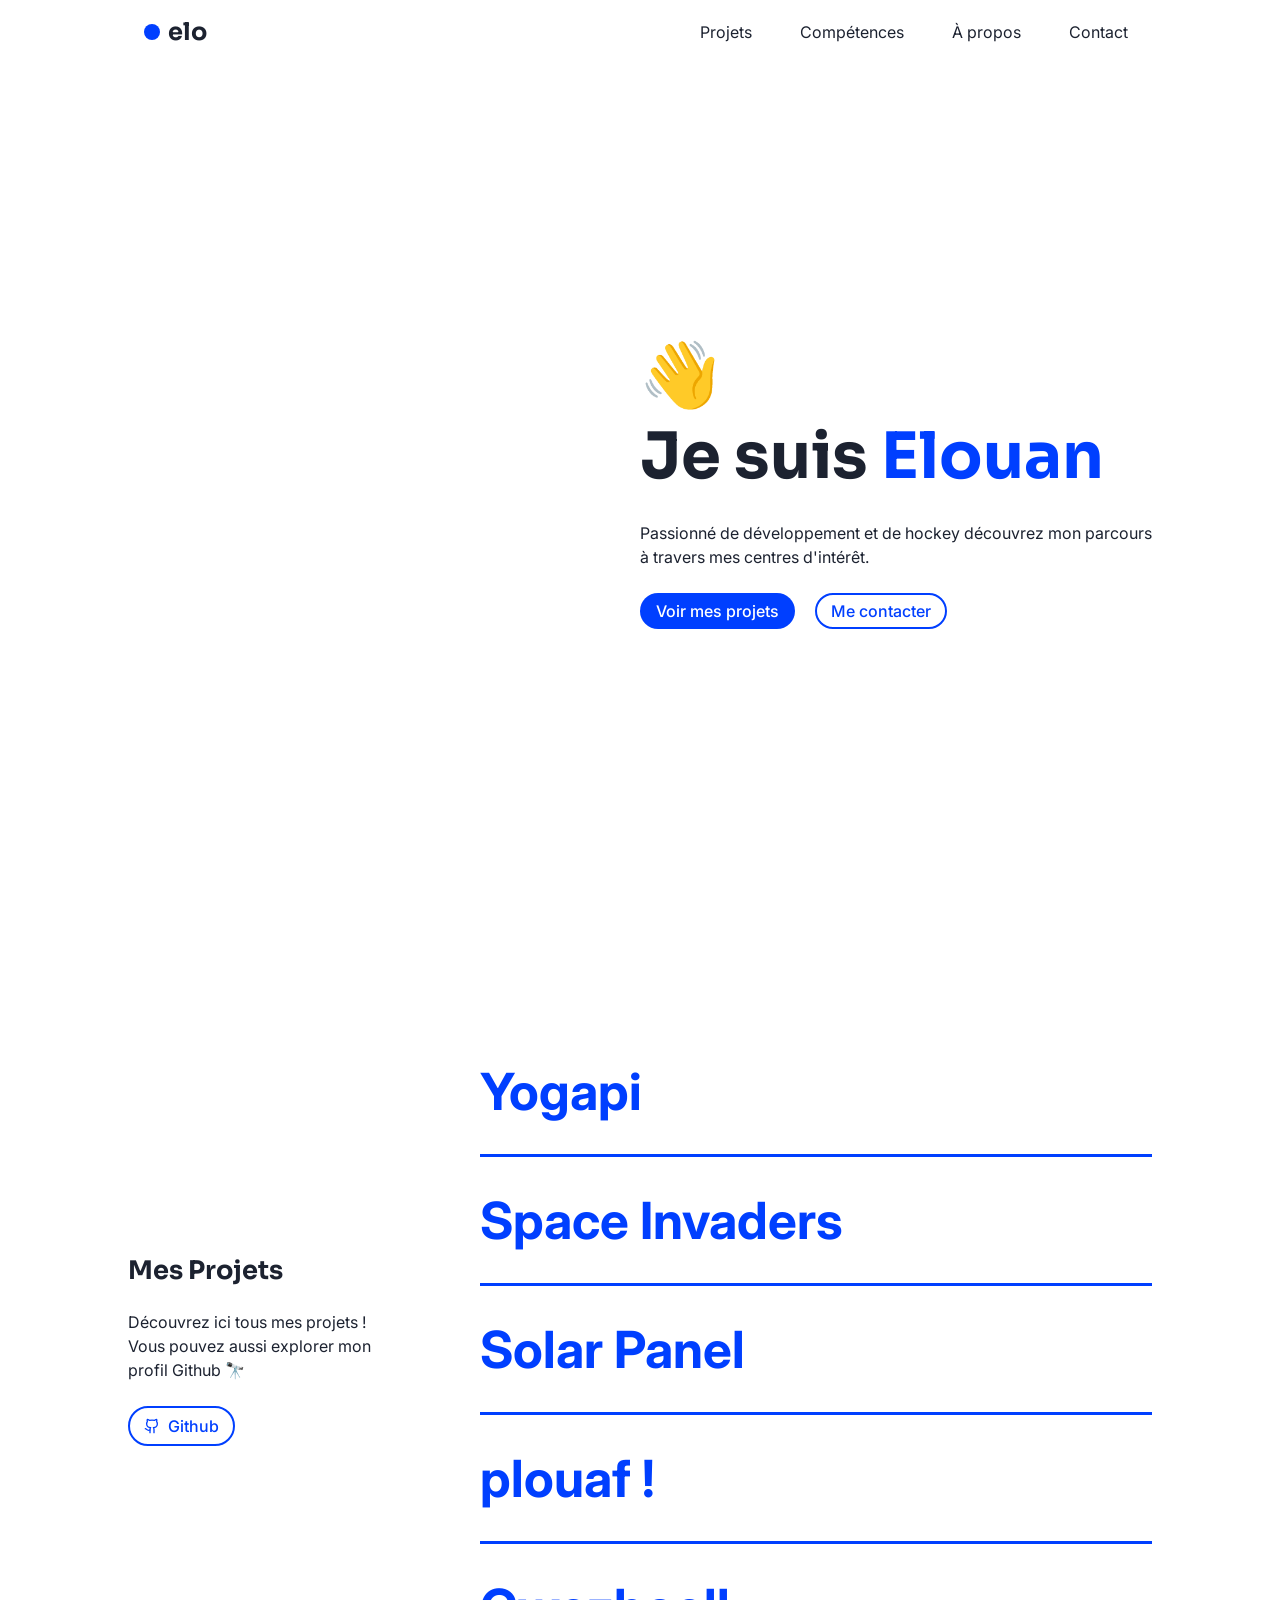
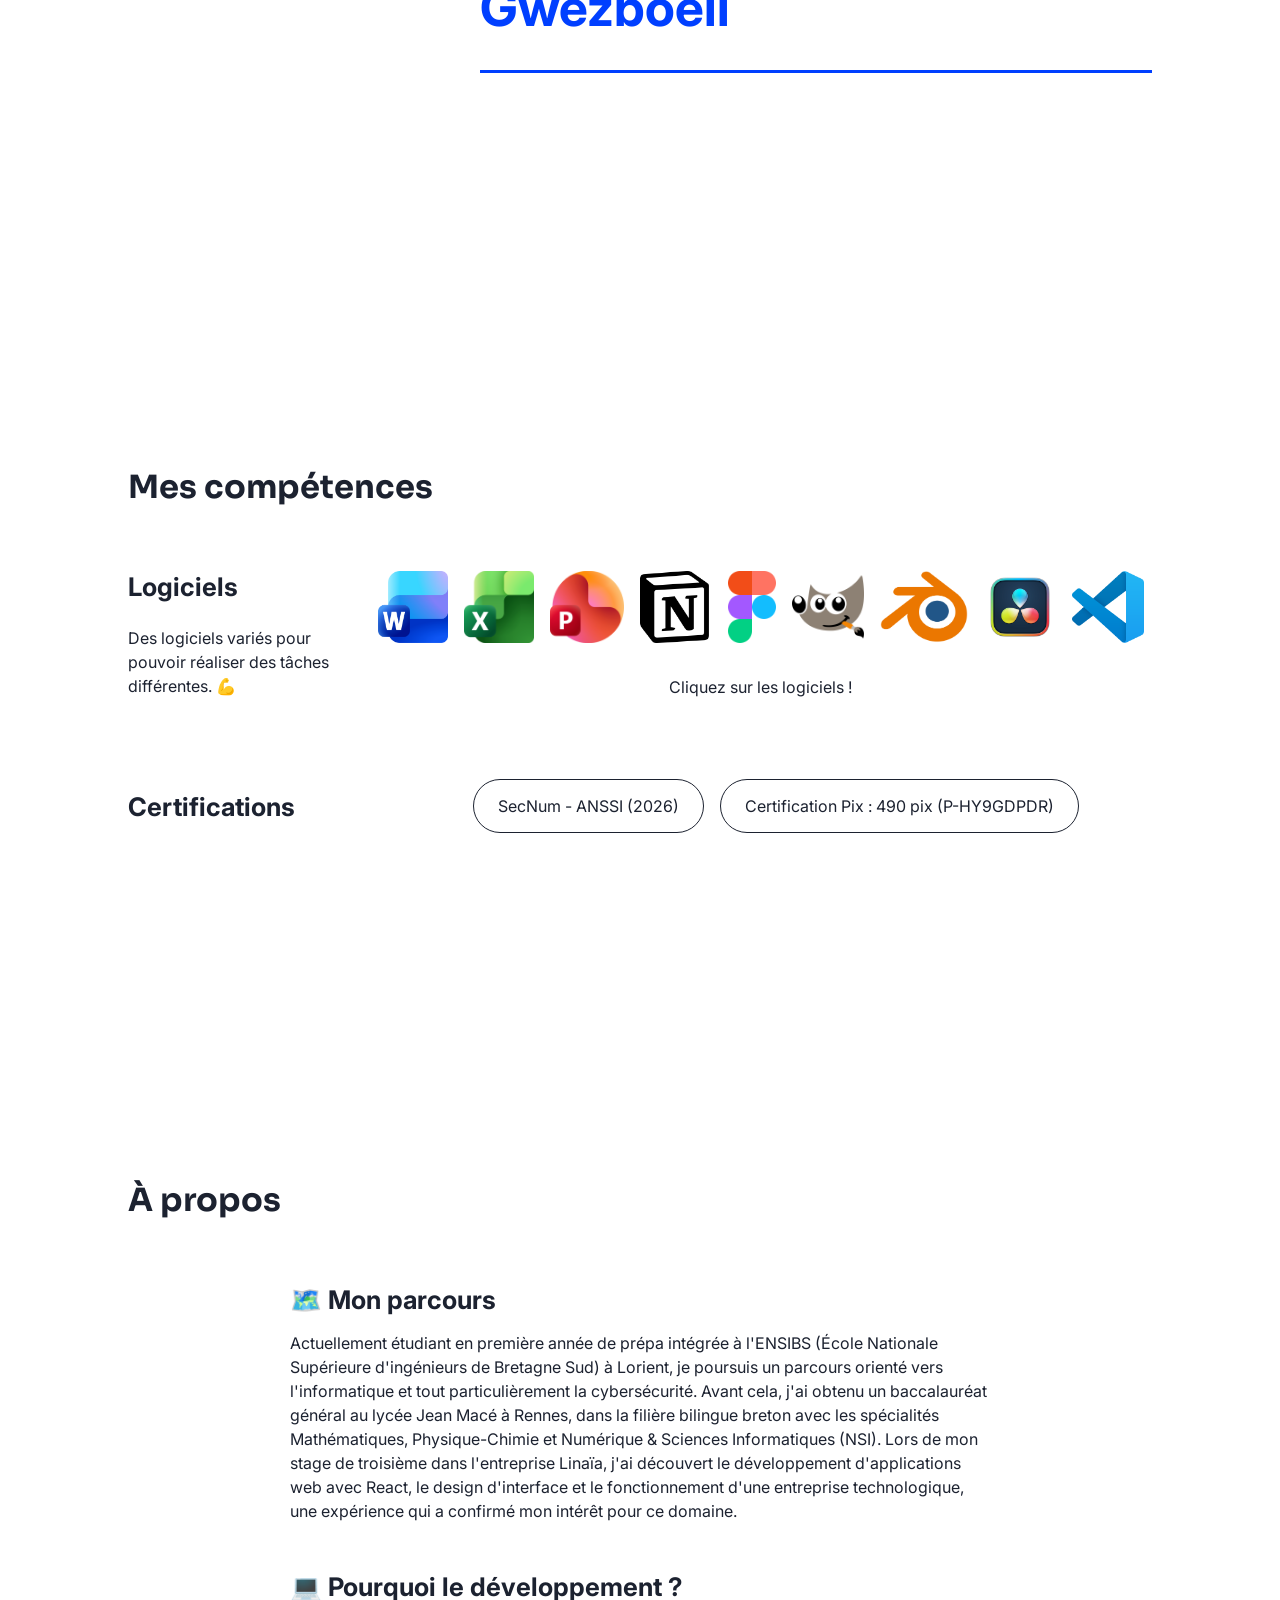
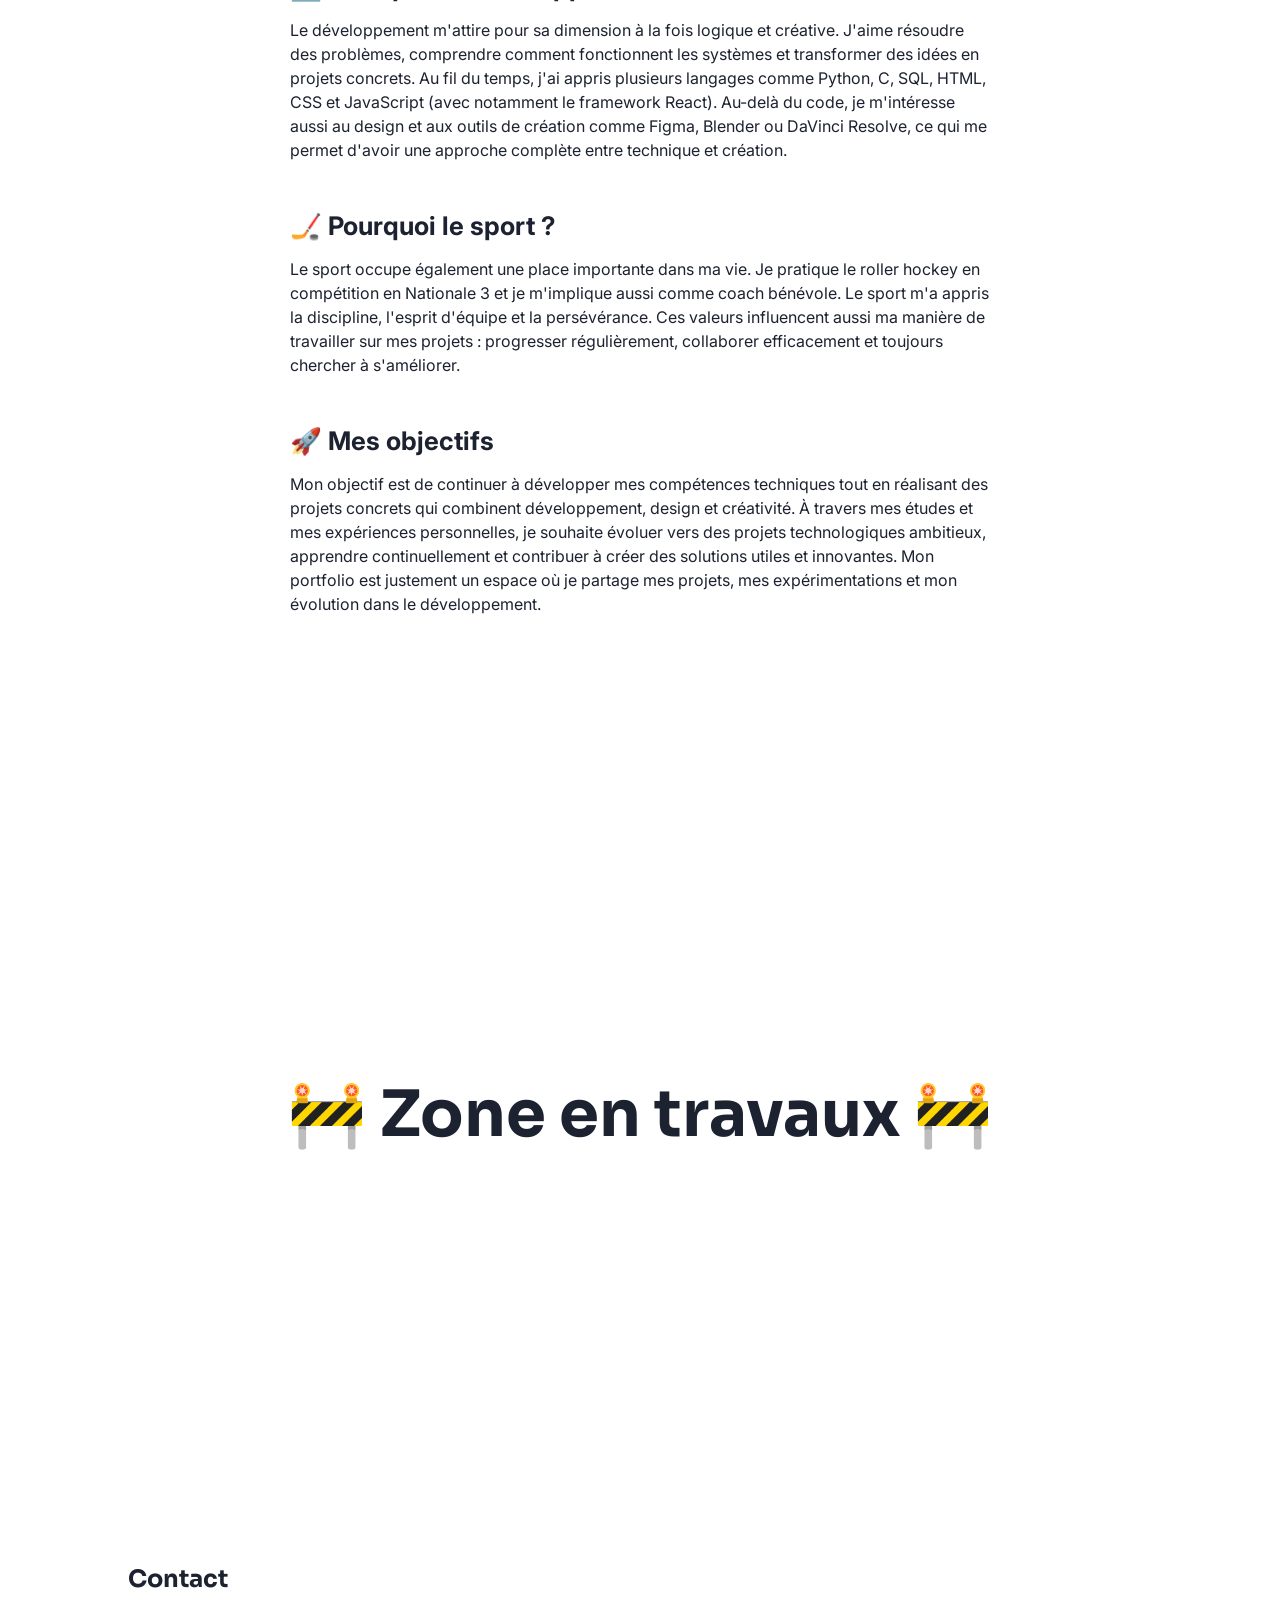
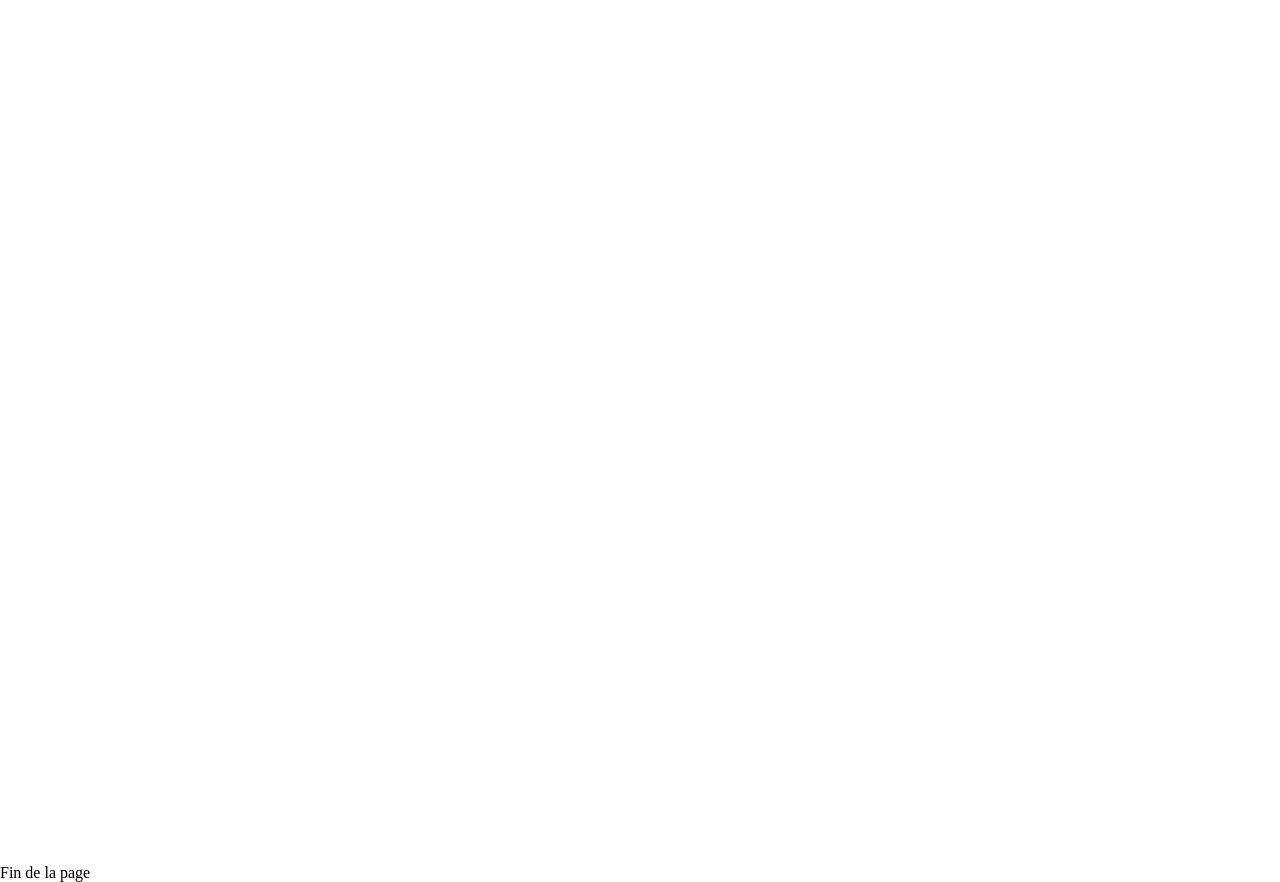
==== commit c0a58fba: "About section & Minor Fix" ====
--- a/index.html
+++ b/index.html
@@ -259,19 +259,62 @@
                 </div>
             </div>
         </section>
+        <section id="about">
+            <h2>À propos</h2>
+            <div class="center-text">
+                <div class="text-container">
+                    <h3>🗺️ Mon parcours</h3>
+                    <p>
+                        Actuellement étudiant en première année de prépa intégrée à l'ENSIBS (École Nationale
+                        Supérieure d'ingénieurs de Bretagne Sud) à Lorient, je poursuis un parcours orienté
+                        vers l'informatique et tout particulièrement la cybersécurité. Avant cela, j'ai obtenu
+                        un baccalauréat général au lycée Jean Macé à Rennes, dans la filière bilingue breton
+                        avec les spécialités Mathématiques, Physique-Chimie et Numérique & Sciences
+                        Informatiques (NSI). Lors de mon stage de troisième dans l'entreprise Linaïa, j'ai
+                        découvert le développement d'applications web avec React, le design d'interface et le
+                        fonctionnement d'une entreprise technologique, une expérience qui a confirmé mon
+                        intérêt pour ce domaine.
+                    </p>
+                    <h3>💻 Pourquoi le développement ?</h3>
+                    <p>
+                        Le développement m'attire pour sa dimension à la fois logique et créative. J'aime
+                        résoudre des problèmes, comprendre comment fonctionnent les systèmes et transformer
+                        des idées en projets concrets. Au fil du temps, j'ai appris plusieurs langages comme
+                        Python, C, SQL, HTML, CSS et JavaScript (avec notamment le framework React). Au-delà
+                        du code, je m'intéresse aussi au design et aux outils de création comme Figma, Blender
+                        ou DaVinci Resolve, ce qui me permet d'avoir une approche complète entre technique et
+                        création.
+                    </p>
+                    <h3>🏒 Pourquoi le sport ?</h3>
+                    <p>
+                        Le sport occupe également une place importante dans ma vie. Je pratique le roller
+                        hockey en compétition en Nationale 3 et je m'implique aussi comme coach bénévole. Le
+                        sport m'a appris la discipline, l'esprit d'équipe et la persévérance. Ces valeurs
+                        influencent aussi ma manière de travailler sur mes projets : progresser régulièrement,
+                        collaborer efficacement et toujours chercher à s'améliorer.
+                    </p>
+                    <h3>🚀 Mes objectifs</h3>
+                    <p>
+                        Mon objectif est de continuer à développer mes compétences techniques tout en
+                        réalisant des projets concrets qui combinent développement, design et créativité. À
+                        travers mes études et mes expériences personnelles, je souhaite évoluer vers des
+                        projets technologiques ambitieux, apprendre continuellement et contribuer à créer des
+                        solutions utiles et innovantes. Mon portfolio est justement un espace où je partage
+                        mes projets, mes expérimentations et mon évolution dans le développement.
+                    </p>
+                </div>
+            </div>
+        </section>
         <section id="zone-travaux">
             <h2>🚧 Zone en travaux 🚧</h2>
-        </section>
-        <section id="about">
-            <div class="title">
-                <h2>À propos</h2>
-            </div>
         </section>
         <section id="contact">
             <div class="title">
                 <h2>Contact</h2>
             </div>
         </section>
+
+        <footer>Fin de la page</footer>
 
         <script src="./js/index.js"></script>
         <script src="./js/skills.js"></script>
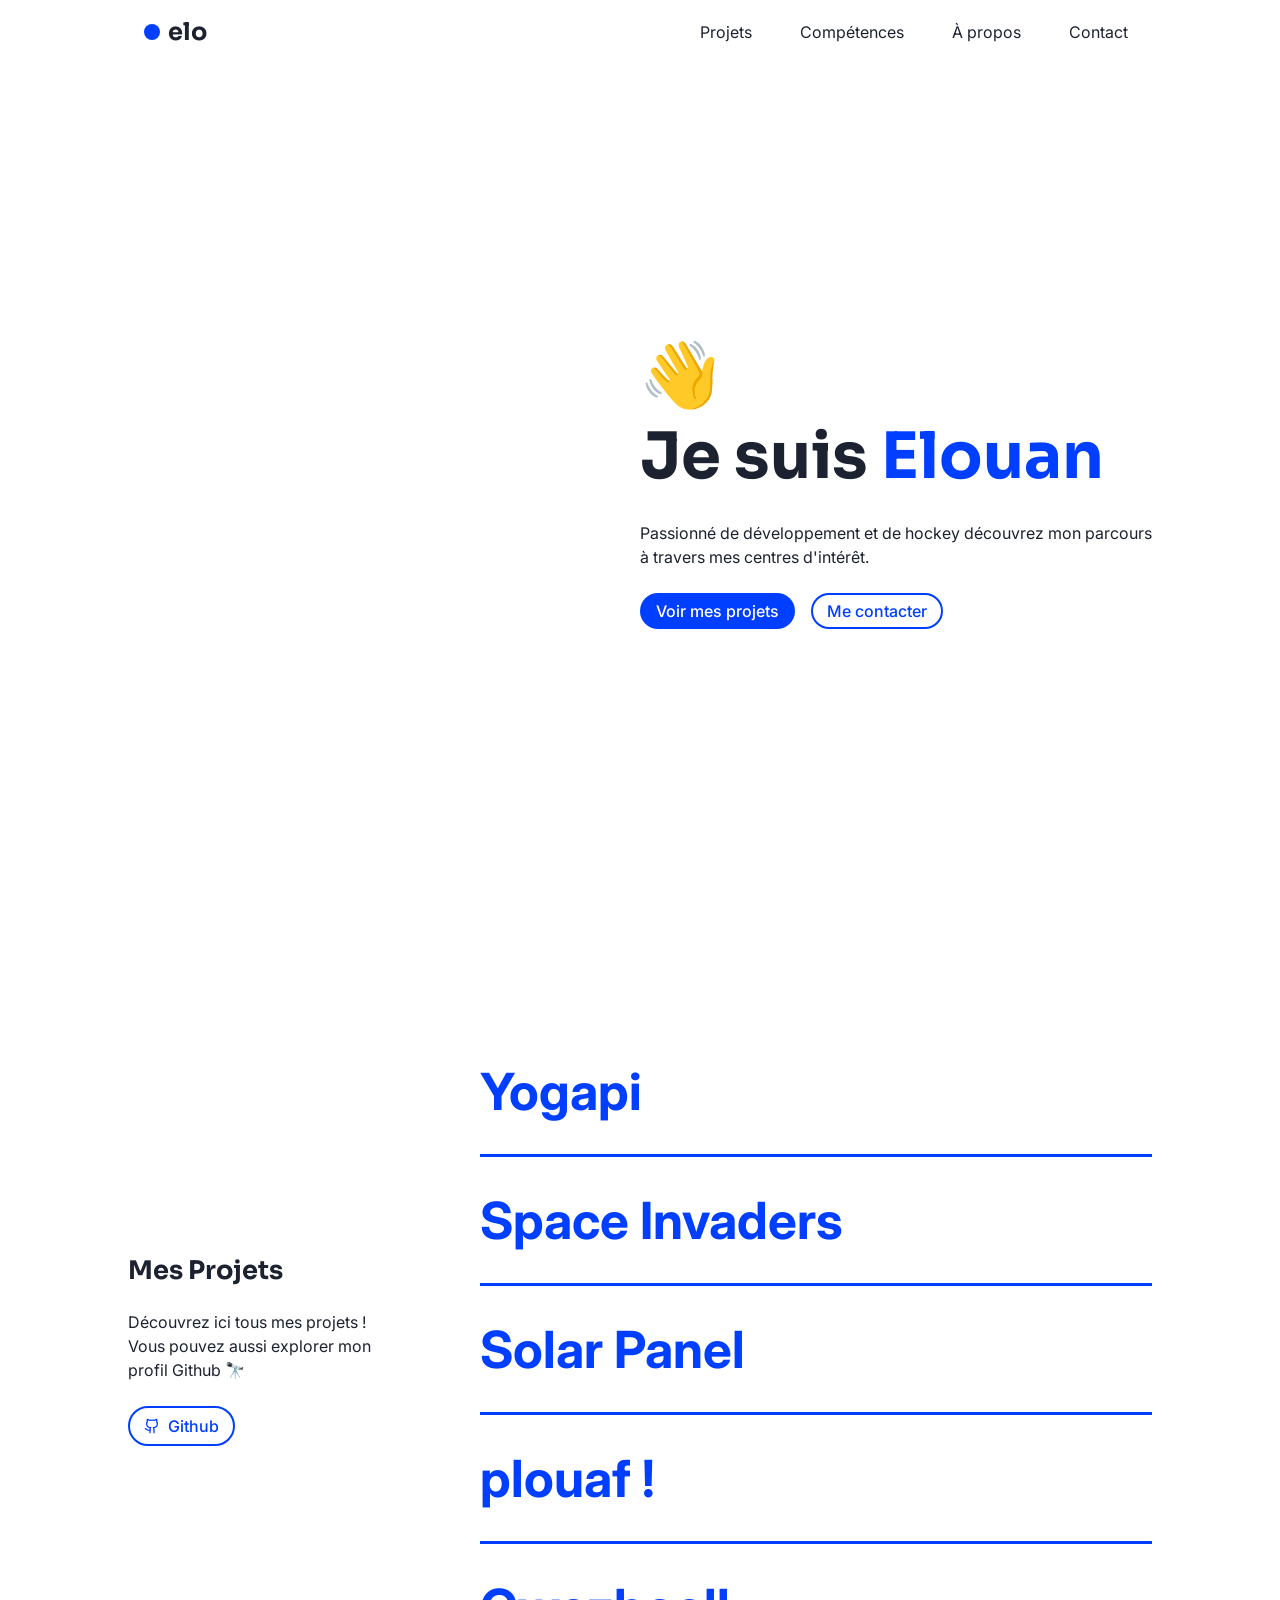
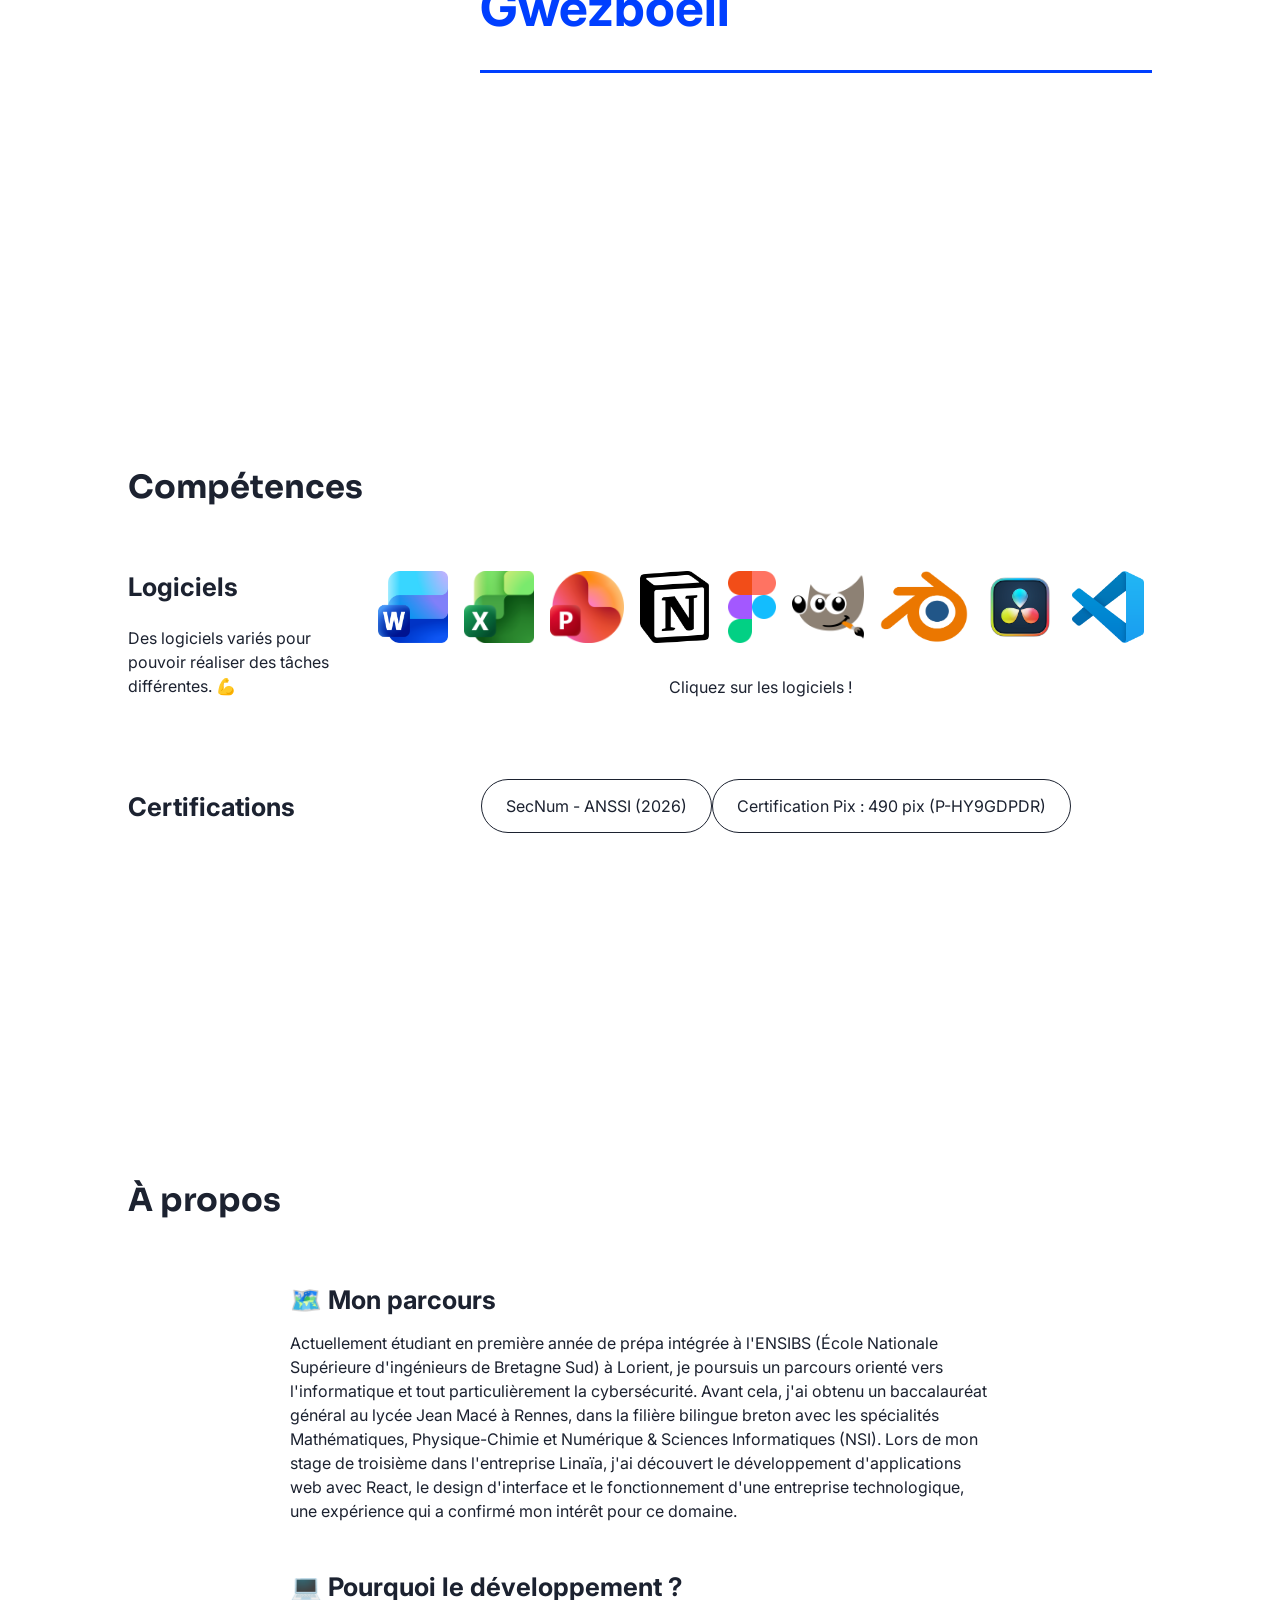
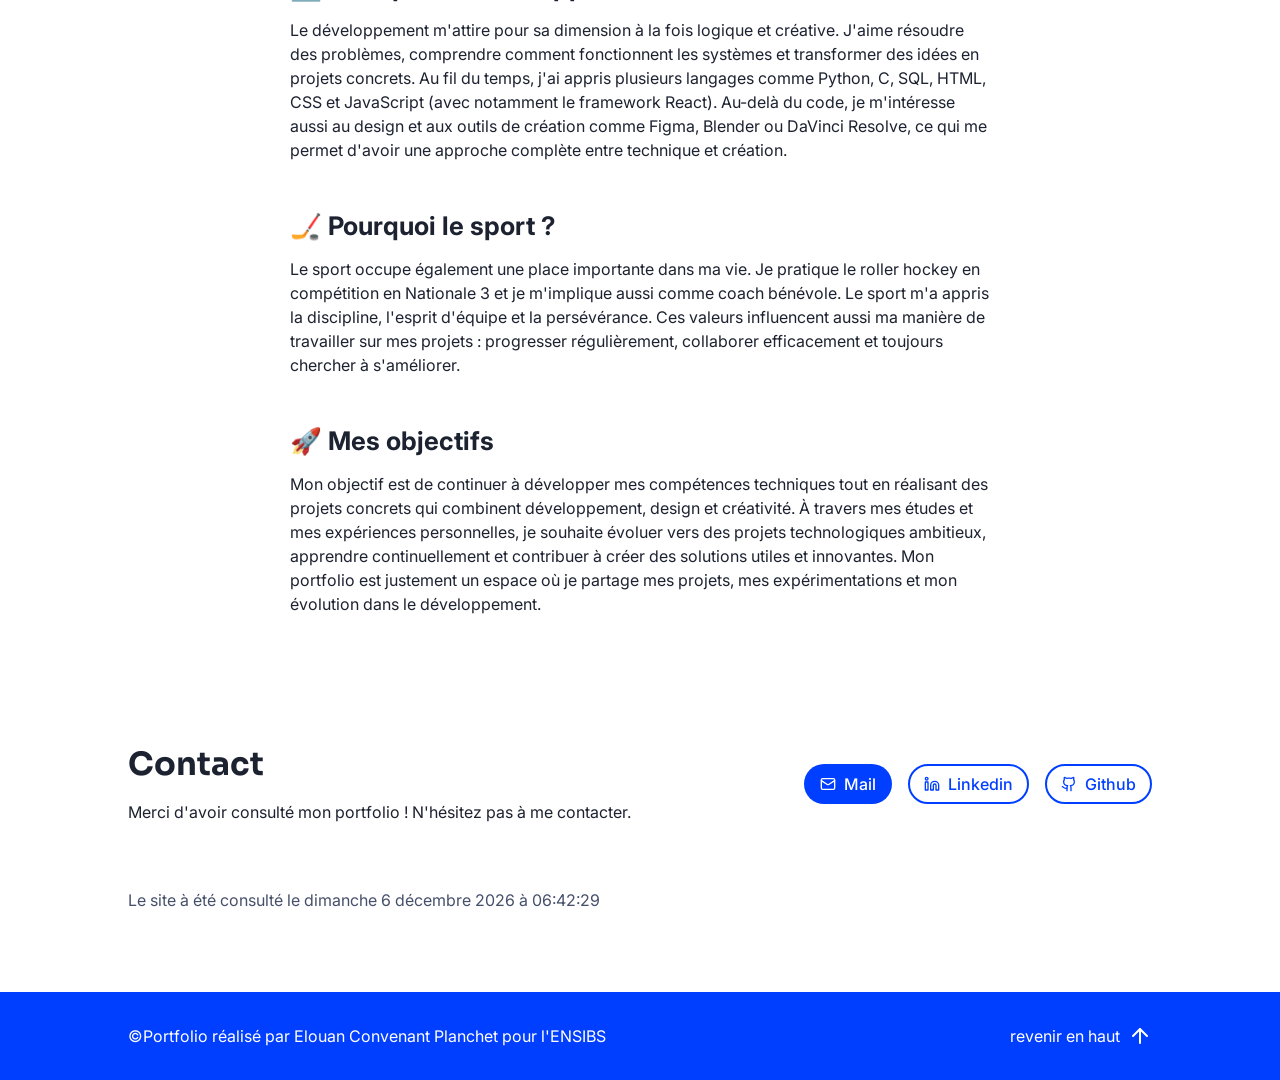
==== commit 643faae1: "Contact & Footer section & Minor Fix" ====
--- a/index.html
+++ b/index.html
@@ -32,6 +32,7 @@
                 </ul>
             </div>
         </nav>
+
         <header>
             <div class="presentation">
                 <div class="image-presentation-container">
@@ -59,6 +60,7 @@
                 </div>
             </div>
         </header>
+
         <section id="projects">
             <div class="title">
                 <h2>Mes Projets</h2>
@@ -90,6 +92,35 @@
             </div>
             <div class="projects">
                 <ul id="projects-link">
+                    <div class="images-container" id="projects-preview">
+                        <div class="images">
+                            <img
+                                class="project-image"
+                                src="./images/projects/yogapi_preview.png"
+                                alt="Yogapi"
+                            />
+                            <img
+                                class="project-image"
+                                src="./images/projects/space-invaders_preview.png"
+                                alt="Space Invaders"
+                            />
+                            <img
+                                class="project-image"
+                                src="./images/projects/solar-panel_preview.png"
+                                alt="Solar Panel"
+                            />
+                            <img
+                                class="project-image"
+                                src="./images/projects/plouaf!_preview.png"
+                                alt="plouaf !"
+                            />
+                            <img
+                                class="project-image"
+                                src="./images/projects/gwezboell.png"
+                                alt="Gwezboell"
+                            />
+                        </div>
+                    </div>
                     <li class="project-element" id="yogapi">
                         <a href="./pages/yogapi.html">
                             Yogapi
@@ -131,8 +162,9 @@
                         </a>
                     </li>
                     <li class="project-element" id="solar-panel">
-                        <a href="./pages/solar-panel.html"
-                            >Solar Panel<svg
+                        <a href="./pages/solar-panel.html">
+                            Solar Panel
+                            <svg
                                 xmlns="http://www.w3.org/2000/svg"
                                 width="24"
                                 height="24"
@@ -150,8 +182,9 @@
                         </a>
                     </li>
                     <li class="project-element" id="plouaf!">
-                        <a href="./pages/plouaf!.html"
-                            >plouaf !<svg
+                        <a href="./pages/plouaf!.html">
+                            plouaf !
+                            <svg
                                 xmlns="http://www.w3.org/2000/svg"
                                 width="24"
                                 height="24"
@@ -169,8 +202,8 @@
                         </a>
                     </li>
                     <li class="project-element" id="gwezboell">
-                        <a href="./pages/gwezboell.html"
-                            >Gwezboell
+                        <a href="./pages/gwezboell.html">
+                            Gwezboell
                             <svg
                                 xmlns="http://www.w3.org/2000/svg"
                                 viewBox="0 0 24 24"
@@ -189,9 +222,10 @@
                 </ul>
             </div>
         </section>
+
         <section id="skills">
             <div class="title">
-                <h2>Mes compétences</h2>
+                <h2>Compétences</h2>
             </div>
             <div class="skills">
                 <div class="softwares">
@@ -259,6 +293,7 @@
                 </div>
             </div>
         </section>
+
         <section id="about">
             <h2>À propos</h2>
             <div class="center-text">
@@ -305,18 +340,113 @@
                 </div>
             </div>
         </section>
-        <section id="zone-travaux">
+
+        <section id="contact">
+            <div class="contact">
+                <div class="title">
+                    <h2>Contact</h2>
+                    <p>Merci d'avoir consulté mon portfolio ! N'hésitez pas à me contacter.</p>
+                </div>
+                <div class="ctas">
+                    <a href="mailto:elouan.malo+portfolio@gmail.com"
+                        ><button class="primary-button">
+                            <svg
+                                xmlns="http://www.w3.org/2000/svg"
+                                width="24"
+                                height="24"
+                                viewBox="0 0 24 24"
+                                fill="none"
+                                stroke="currentColor"
+                                stroke-width="2"
+                                stroke-linecap="round"
+                                stroke-linejoin="round"
+                                class="lucide lucide-mail-icon lucide-mail"
+                            >
+                                <path d="m22 7-8.991 5.727a2 2 0 0 1-2.009 0L2 7" />
+                                <rect x="2" y="4" width="20" height="16" rx="2" />
+                            </svg>
+                            Mail
+                        </button>
+                    </a>
+                    <a href="https://www.linkedin.com/in/elouan-c-3828433b2/" target="_blank"
+                        ><button class="secondary-button">
+                            <svg
+                                xmlns="http://www.w3.org/2000/svg"
+                                width="24"
+                                height="24"
+                                viewBox="0 0 24 24"
+                                fill="none"
+                                stroke="currentColor"
+                                stroke-width="2"
+                                stroke-linecap="round"
+                                stroke-linejoin="round"
+                                class="lucide lucide-linkedin-icon lucide-linkedin"
+                            >
+                                <path
+                                    d="M16 8a6 6 0 0 1 6 6v7h-4v-7a2 2 0 0 0-2-2 2 2 0 0 0-2 2v7h-4v-7a6 6 0 0 1 6-6z"
+                                />
+                                <rect width="4" height="12" x="2" y="9" />
+                                <circle cx="4" cy="4" r="2" />
+                            </svg>
+                            Linkedin
+                        </button>
+                    </a>
+                    <a href="https://github.com/elo-world" target="_blank"
+                        ><button class="secondary-button">
+                            <svg
+                                xmlns="http://www.w3.org/2000/svg"
+                                width="24"
+                                height="24"
+                                viewBox="0 0 24 24"
+                                fill="none"
+                                stroke="currentColor"
+                                stroke-width="2"
+                                stroke-linecap="round"
+                                stroke-linejoin="round"
+                                class="lucide lucide-github-icon lucide-github"
+                            >
+                                <path
+                                    d="M15 22v-4a4.8 4.8 0 0 0-1-3.5c3 0 6-2 6-5.5.08-1.25-.27-2.48-1-3.5.28-1.15.28-2.35 0-3.5 0 0-1 0-3 1.5-2.64-.5-5.36-.5-8 0C6 2 5 2 5 2c-.3 1.15-.3 2.35 0 3.5A5.403 5.403 0 0 0 4 9c0 3.5 3 5.5 6 5.5-.39.49-.68 1.05-.85 1.65-.17.6-.22 1.23-.15 1.85v4"
+                                />
+                                <path d="M9 18c-4.51 2-5-2-7-2" />
+                            </svg>
+                            Github
+                        </button>
+                    </a>
+                </div>
+            </div>
+            <p id="consultation-time"></p>
+        </section>
+
+        <!-- <section id="zone-travaux">
             <h2>🚧 Zone en travaux 🚧</h2>
-        </section>
-        <section id="contact">
-            <div class="title">
-                <h2>Contact</h2>
-            </div>
-        </section>
-
-        <footer>Fin de la page</footer>
+        </section> -->
+
+        <footer>
+            <p>&copy;Portfolio réalisé par Elouan Convenant Planchet pour l'ENSIBS</p>
+            <a href="#"
+                >revenir en haut
+                <svg
+                    xmlns="http://www.w3.org/2000/svg"
+                    width="24"
+                    height="24"
+                    viewBox="0 0 24 24"
+                    fill="none"
+                    stroke="currentColor"
+                    stroke-width="2"
+                    stroke-linecap="round"
+                    stroke-linejoin="round"
+                    class="lucide lucide-arrow-up-icon lucide-arrow-up"
+                >
+                    <path d="m5 12 7-7 7 7" />
+                    <path d="M12 19V5" />
+                </svg>
+            </a>
+        </footer>
 
         <script src="./js/index.js"></script>
+        <script src="./js/mouse.js"></script>
         <script src="./js/skills.js"></script>
+        <script src="./js/contact.js"></script>
     </body>
 </html>
--- a/css/index.css
+++ b/css/index.css
@@ -3,4 +3,5 @@
 @import url("./components/nav.css");
 @import url("./components/header.css");
 @import url("./components/menu.css");
-@import url("./components/section.css");+@import url("./components/section.css");
+@import url("./components/footer.css");
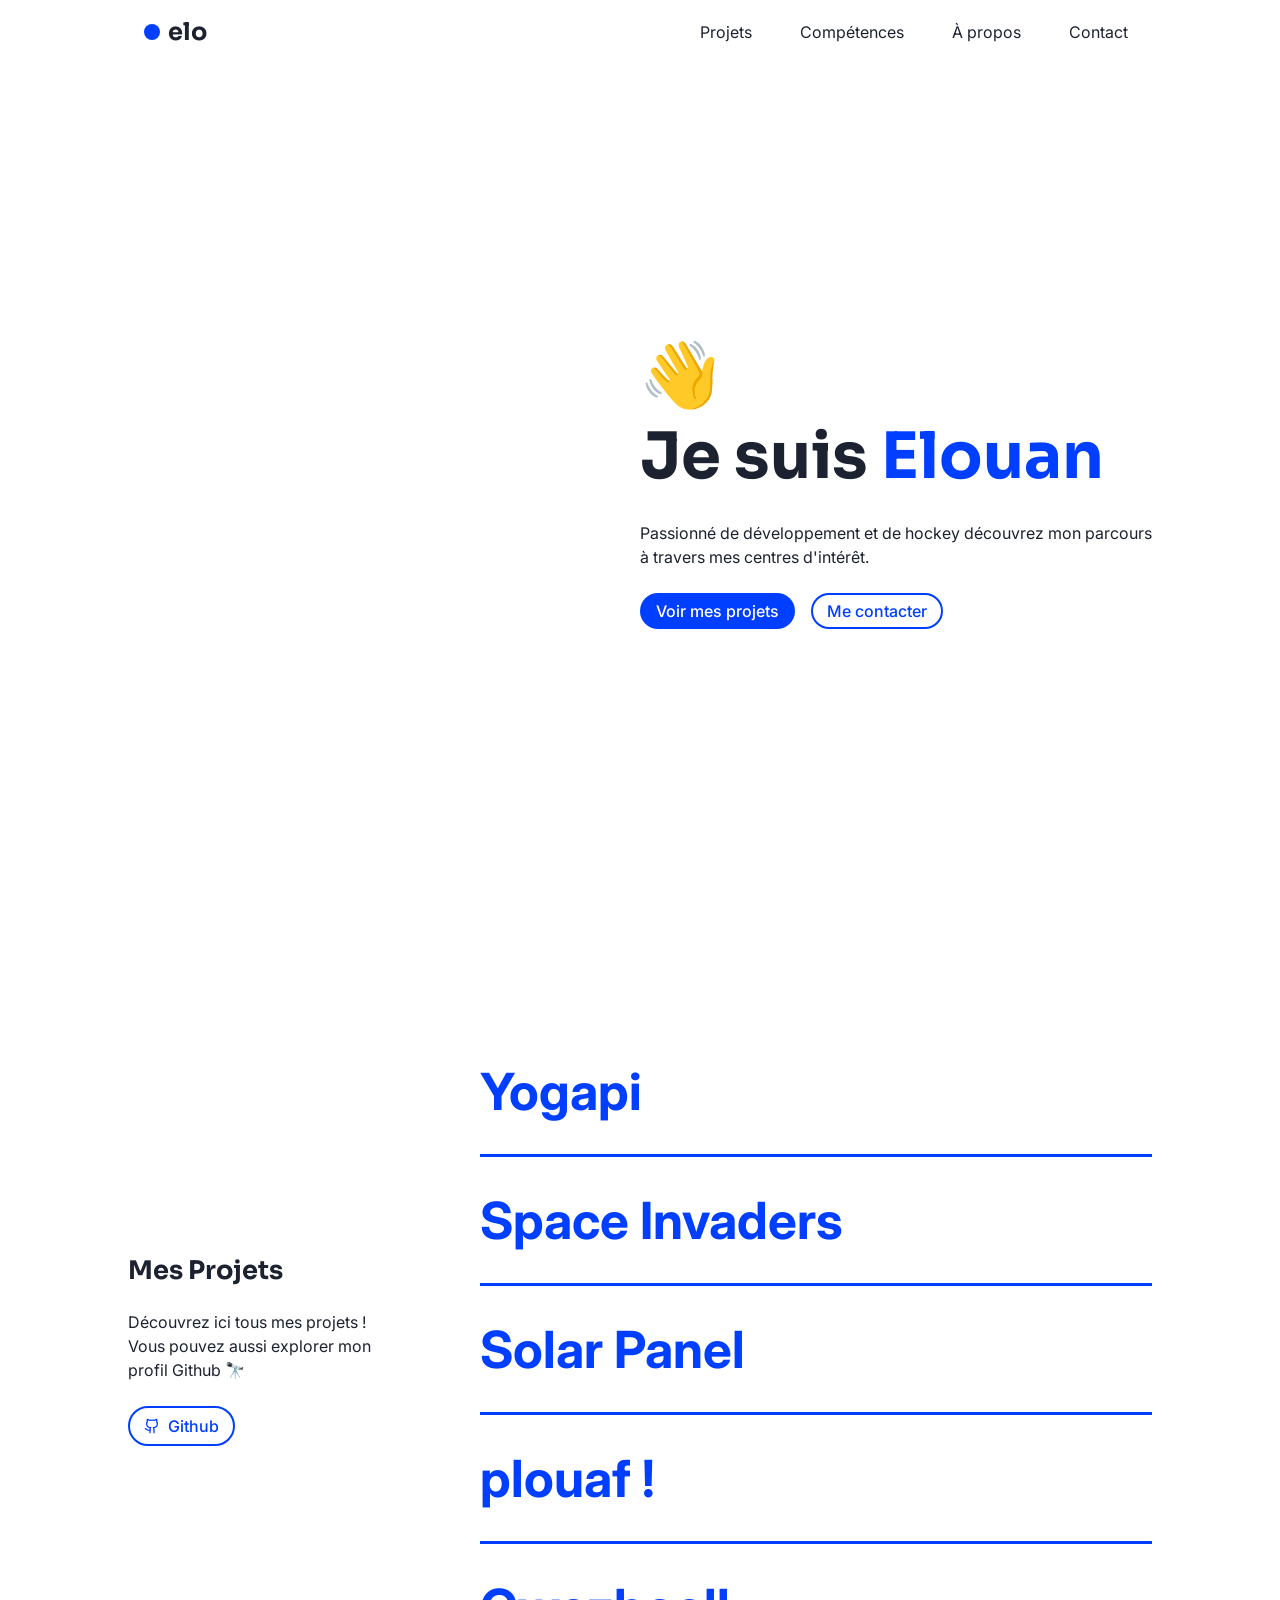
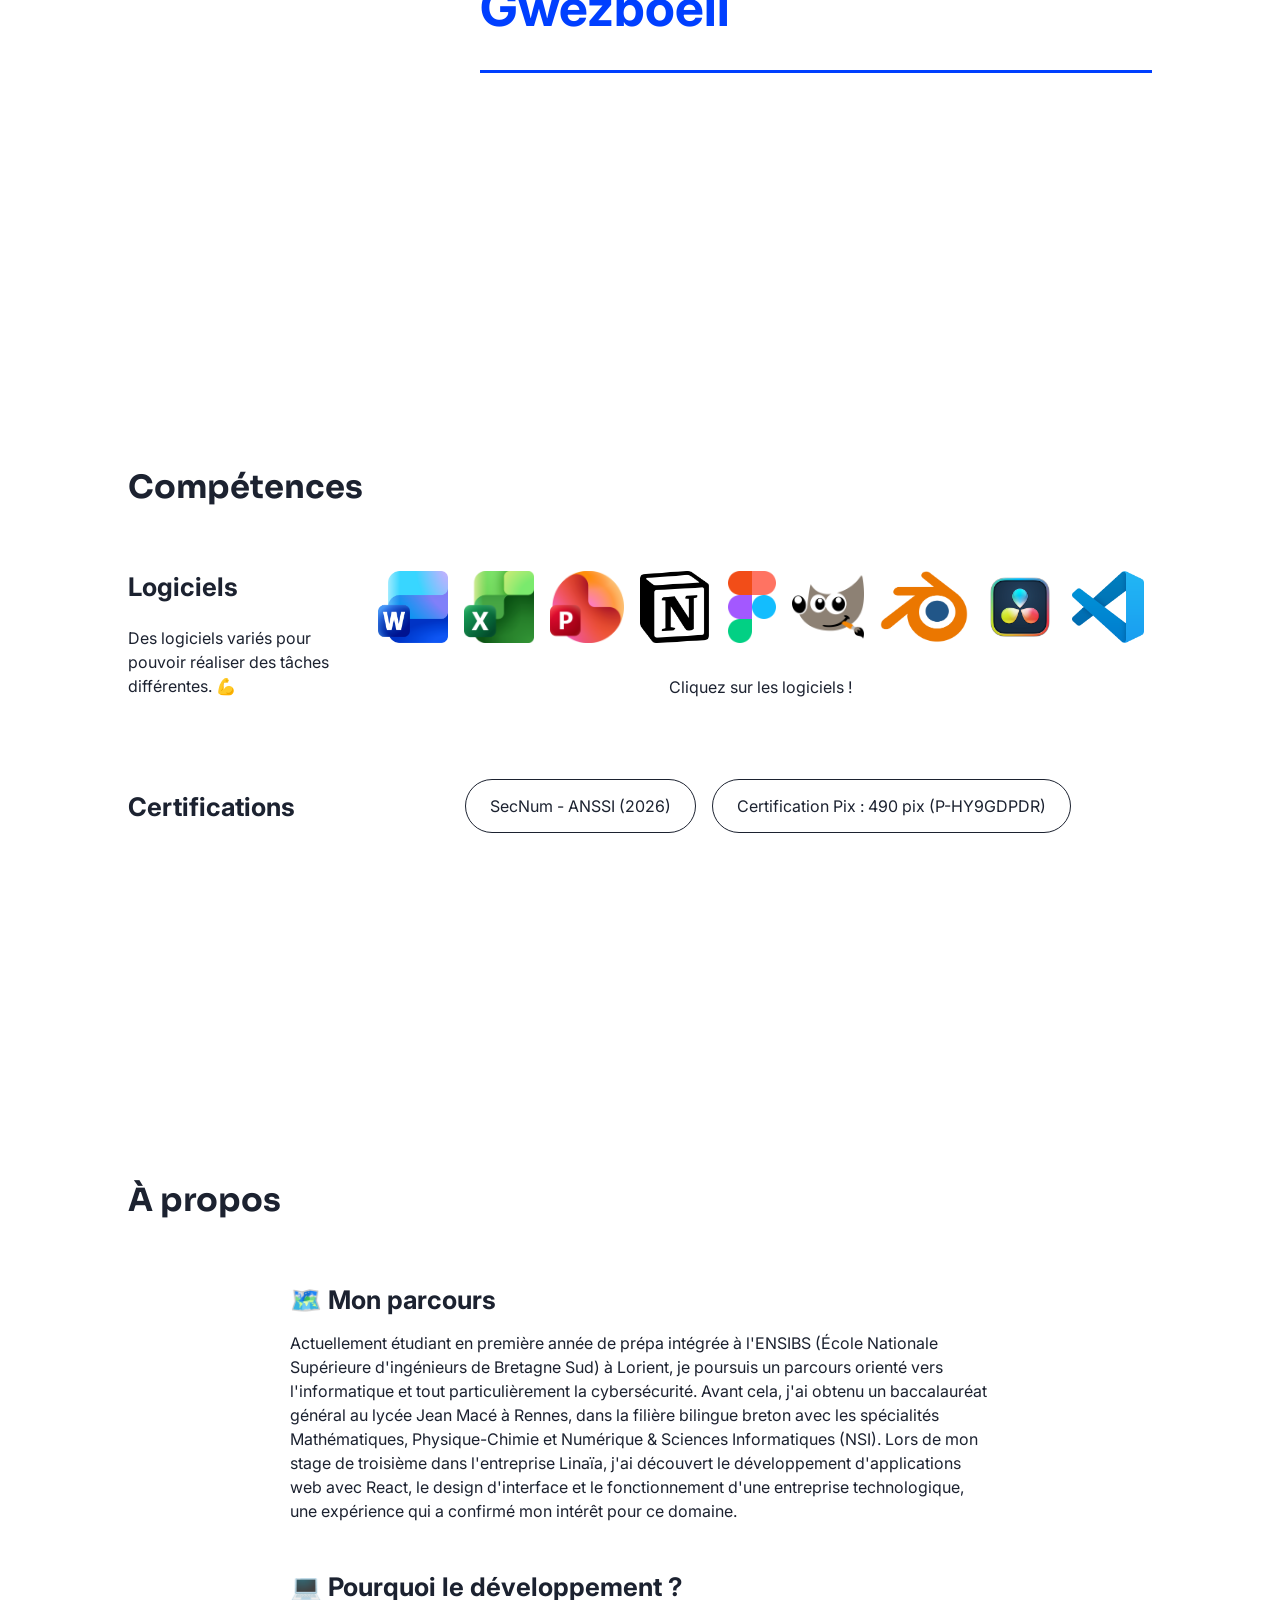
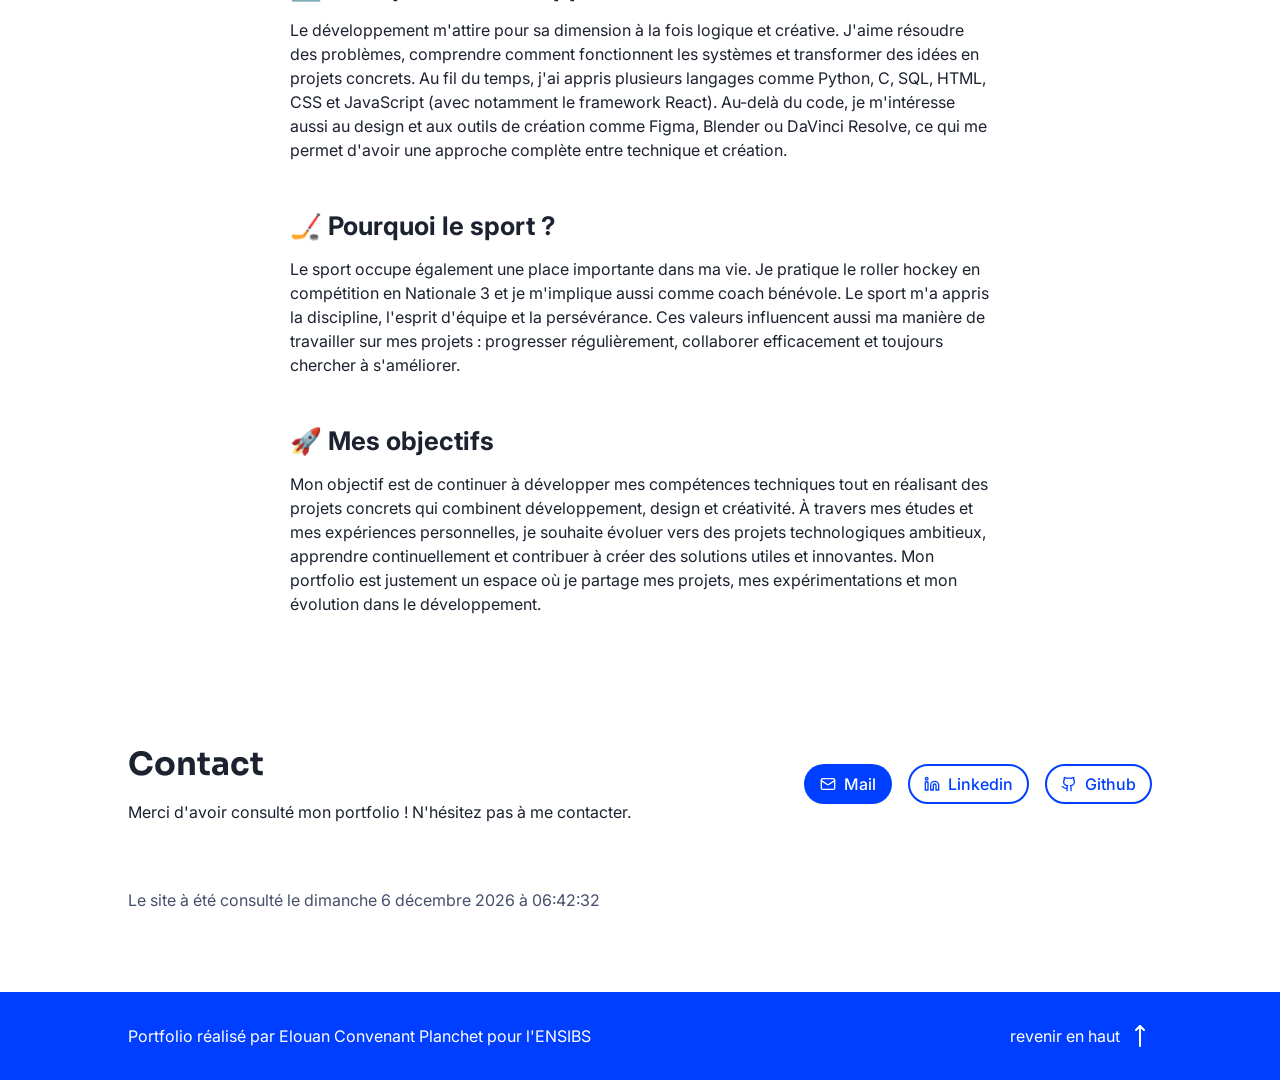
==== commit 4544e201: "Yogapi Projet Update README.md & Minor Fix" ====
--- a/index.html
+++ b/index.html
@@ -423,7 +423,7 @@
         </section> -->
 
         <footer>
-            <p>&copy;Portfolio réalisé par Elouan Convenant Planchet pour l'ENSIBS</p>
+            <p>Portfolio réalisé par Elouan Convenant Planchet pour l'ENSIBS</p>
             <a href="#"
                 >revenir en haut
                 <svg
@@ -436,10 +436,10 @@
                     stroke-width="2"
                     stroke-linecap="round"
                     stroke-linejoin="round"
-                    class="lucide lucide-arrow-up-icon lucide-arrow-up"
+                    class="lucide lucide-move-up-icon lucide-move-up"
                 >
-                    <path d="m5 12 7-7 7 7" />
-                    <path d="M12 19V5" />
+                    <path d="M8 6L12 2L16 6" />
+                    <path d="M12 2V22" />
                 </svg>
             </a>
         </footer>
